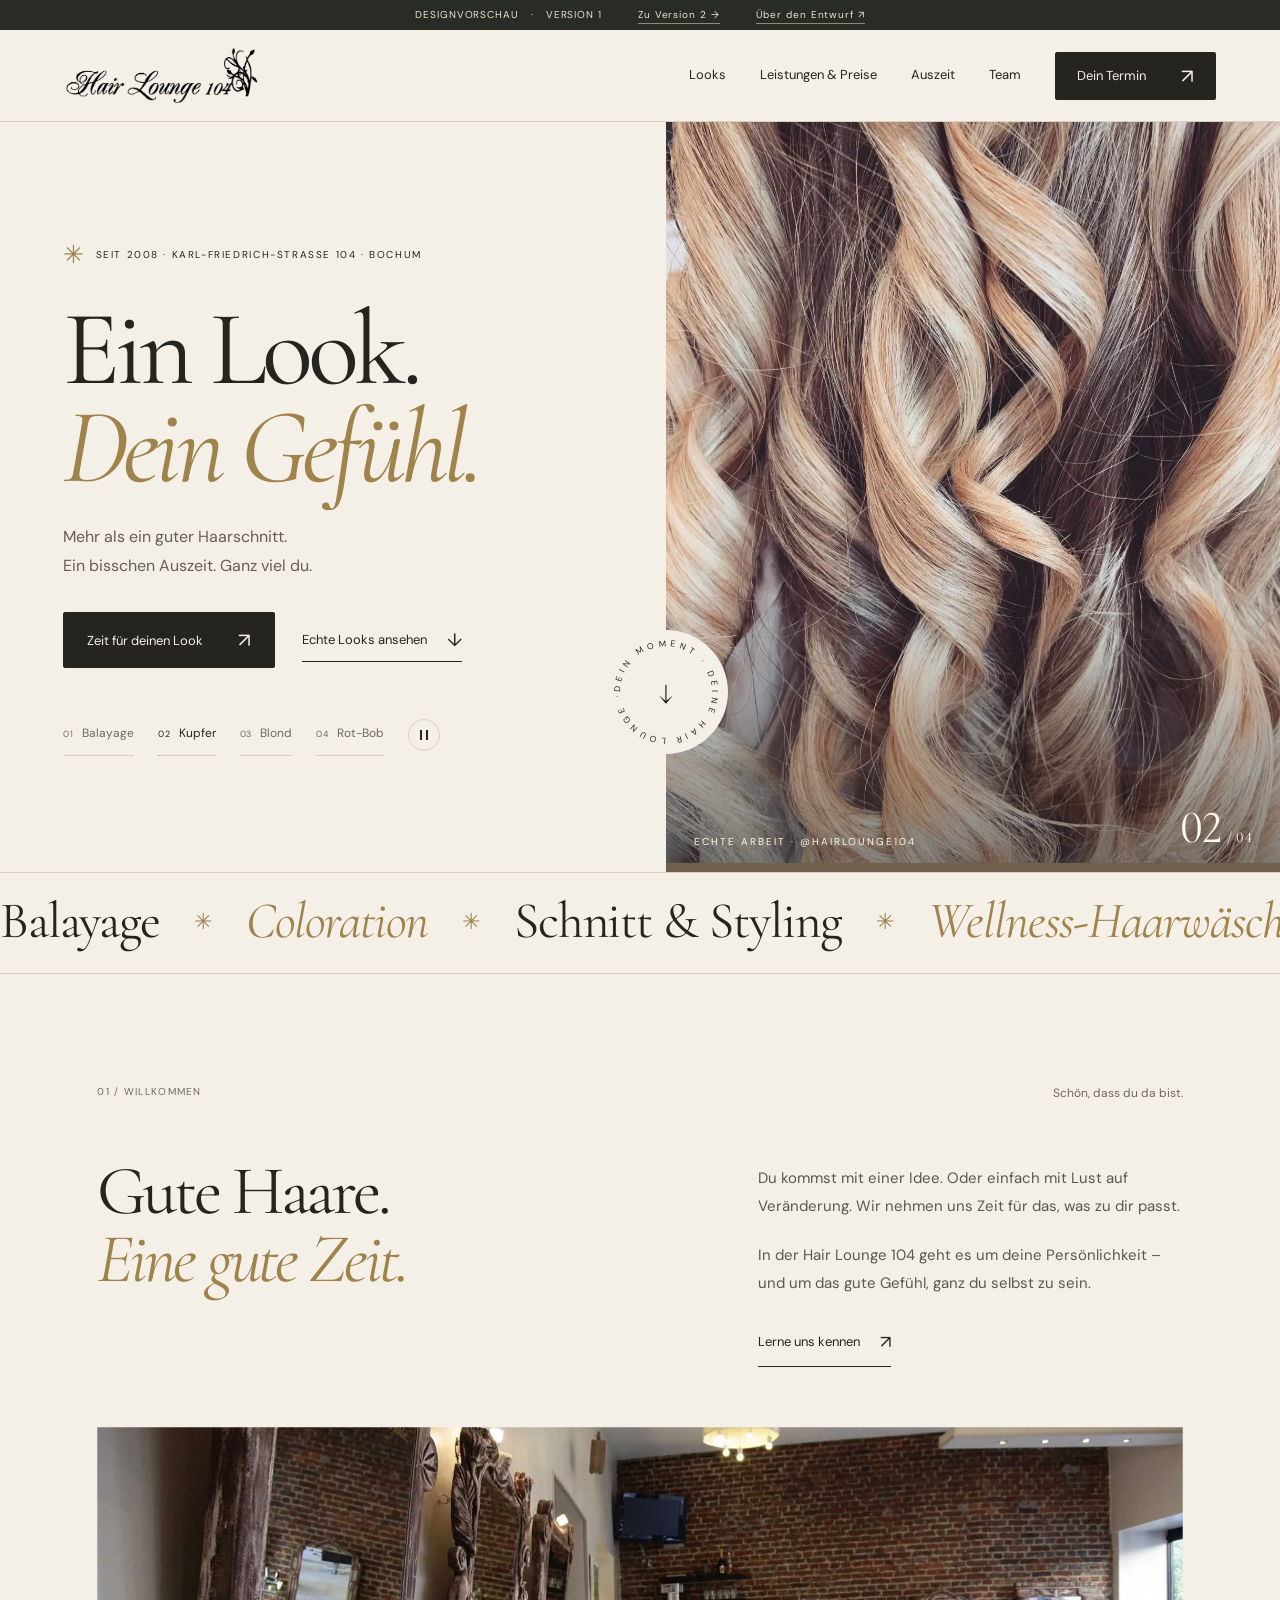
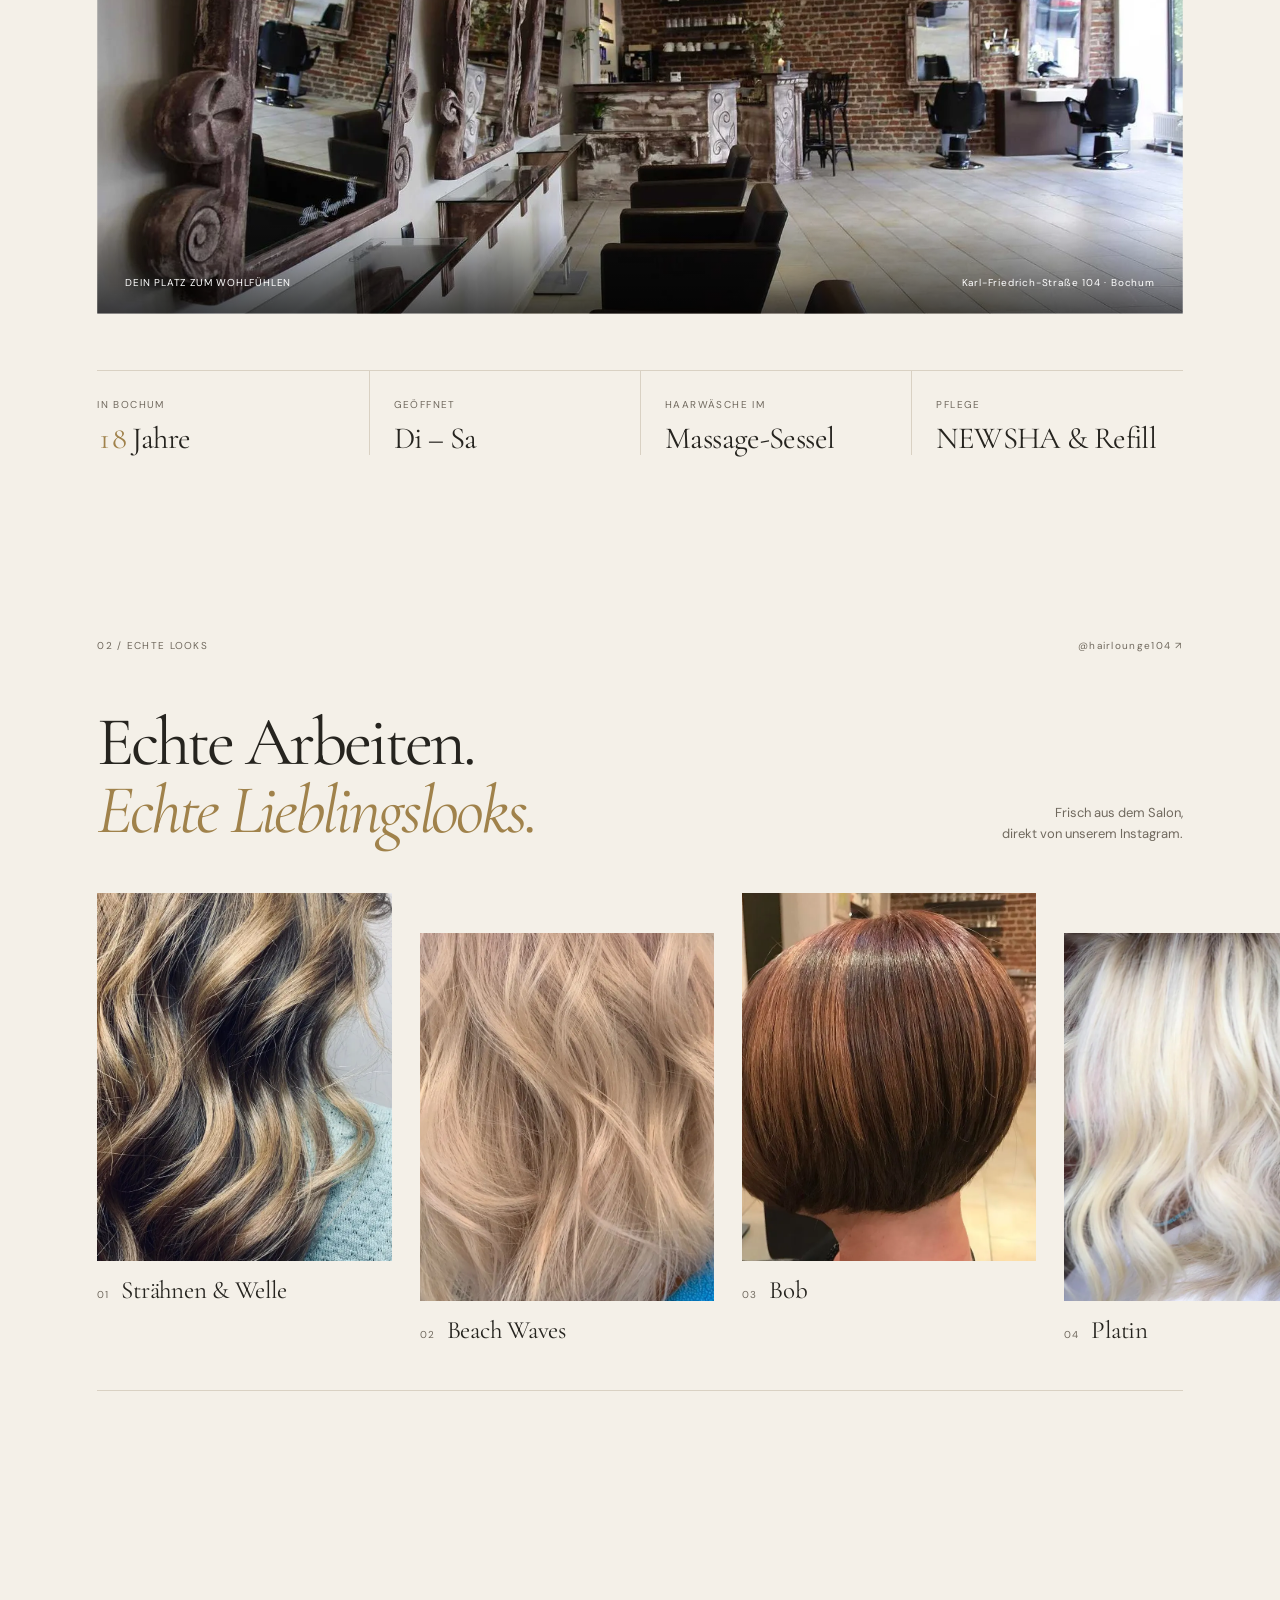
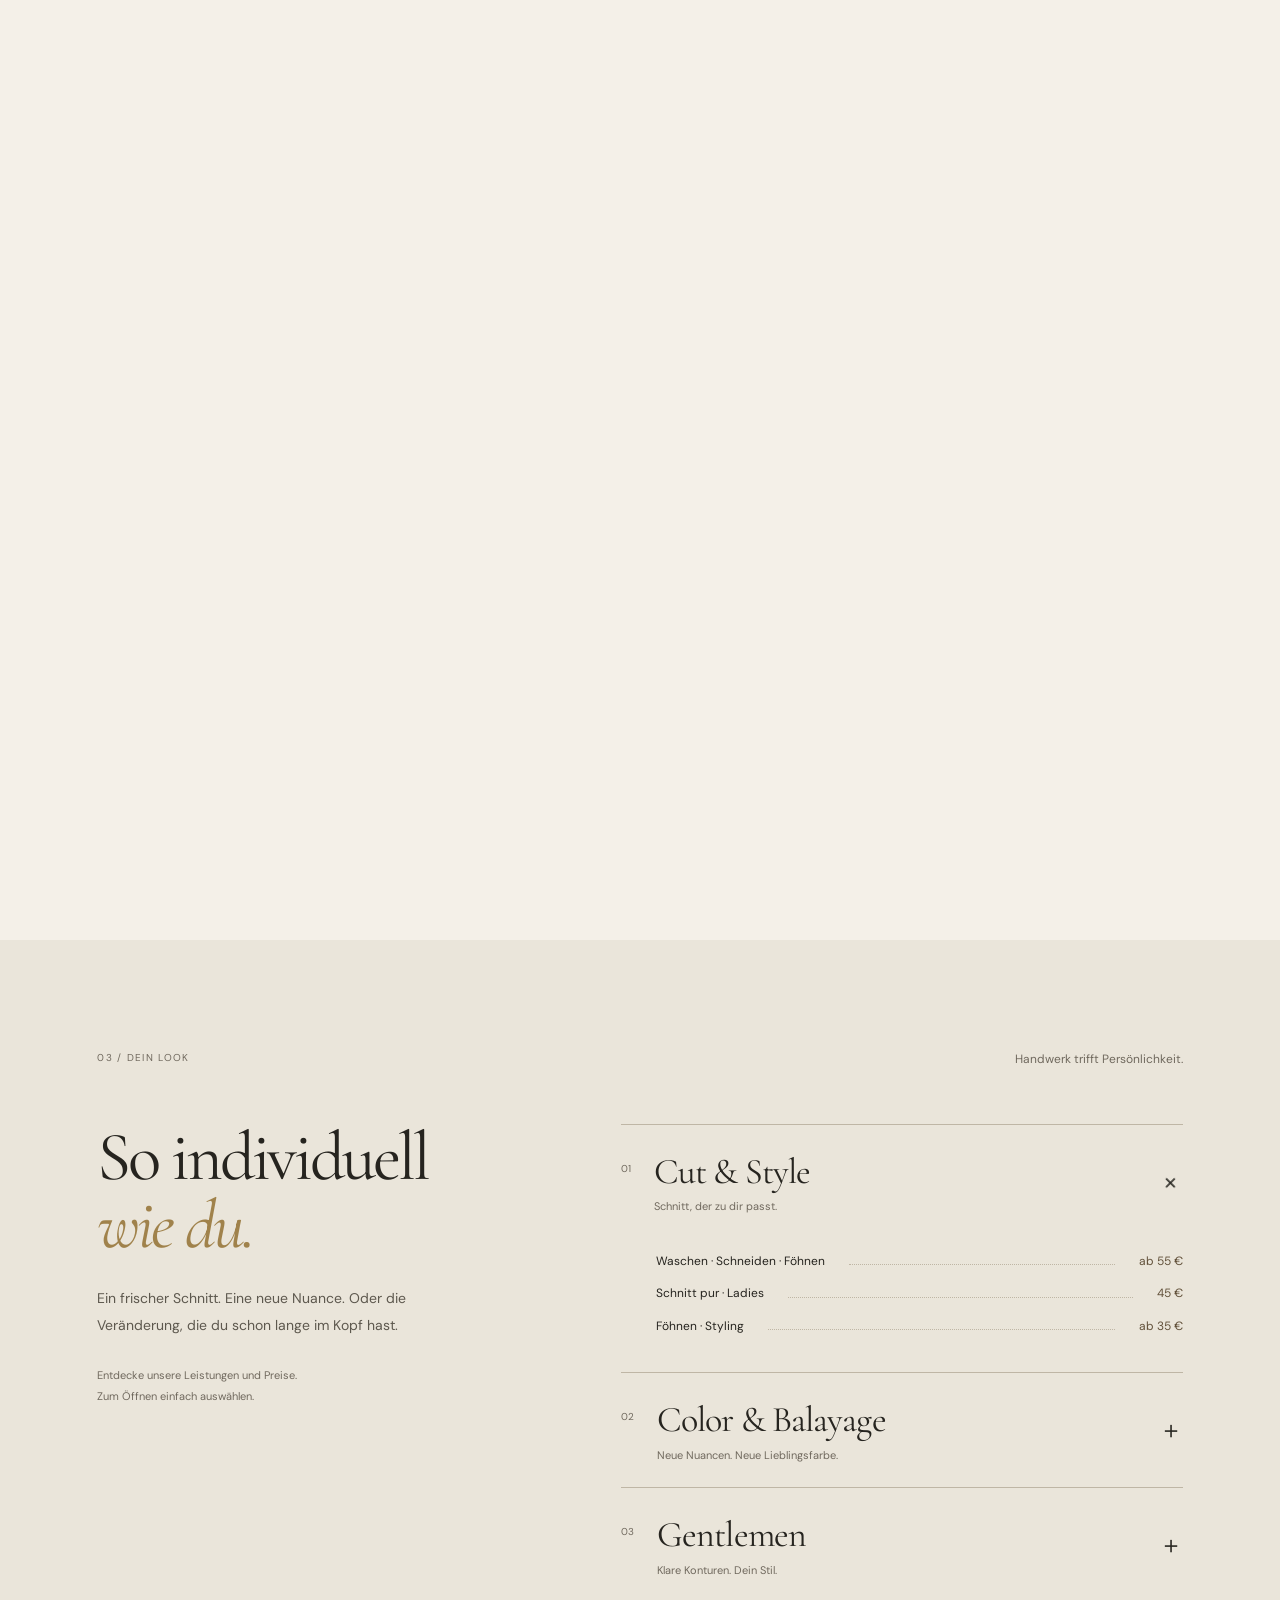
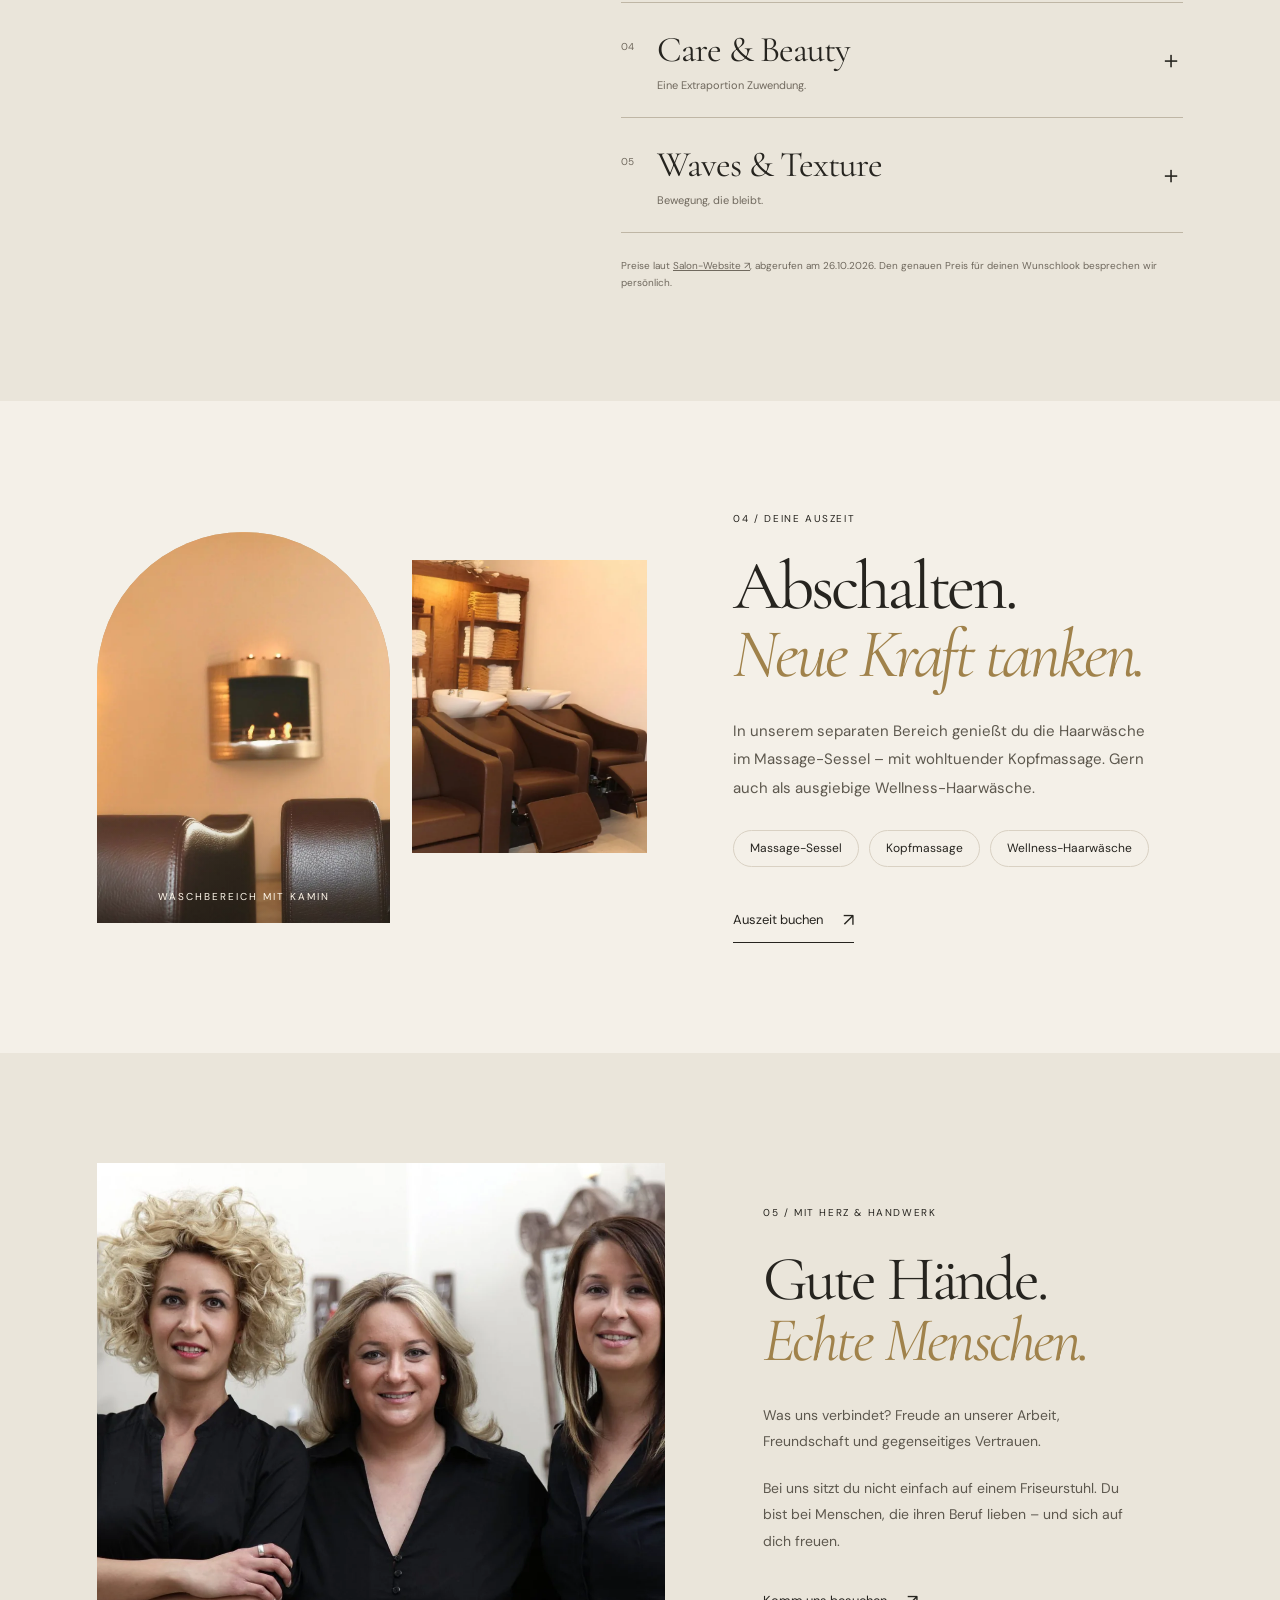
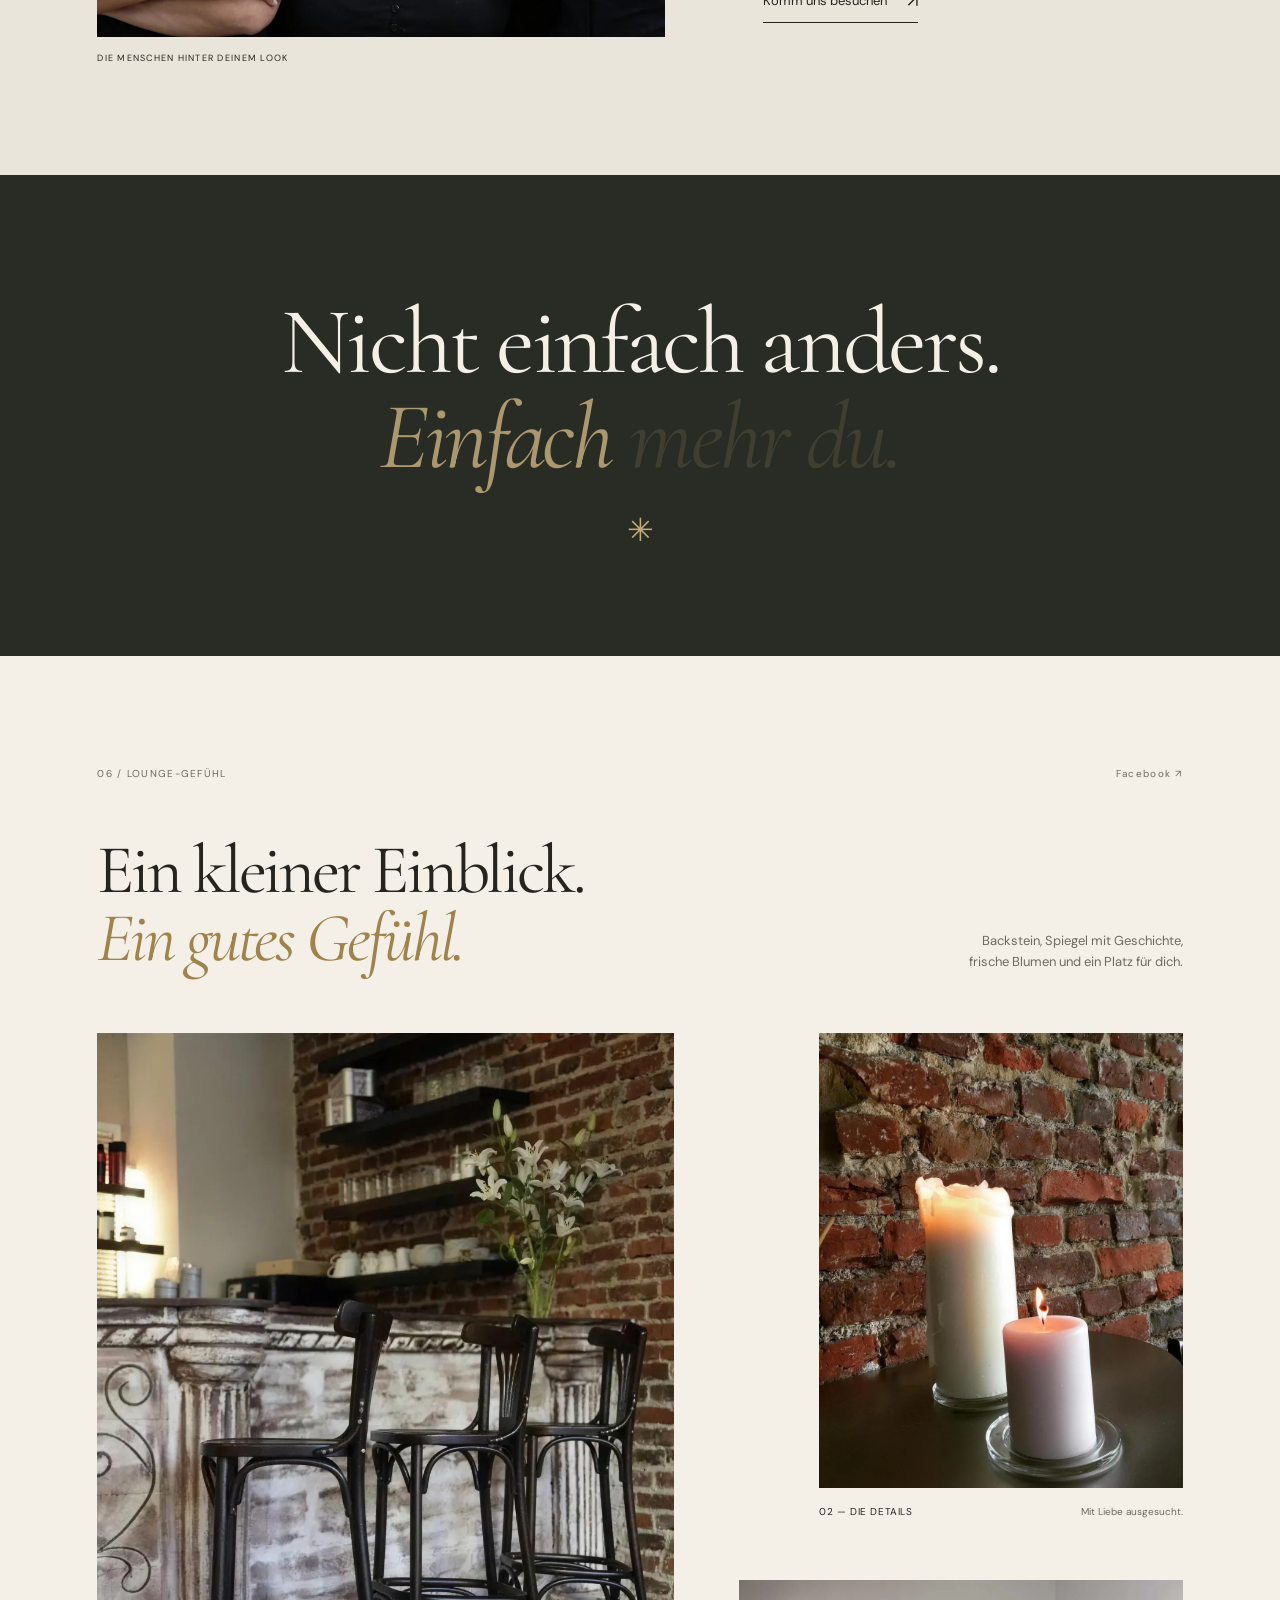
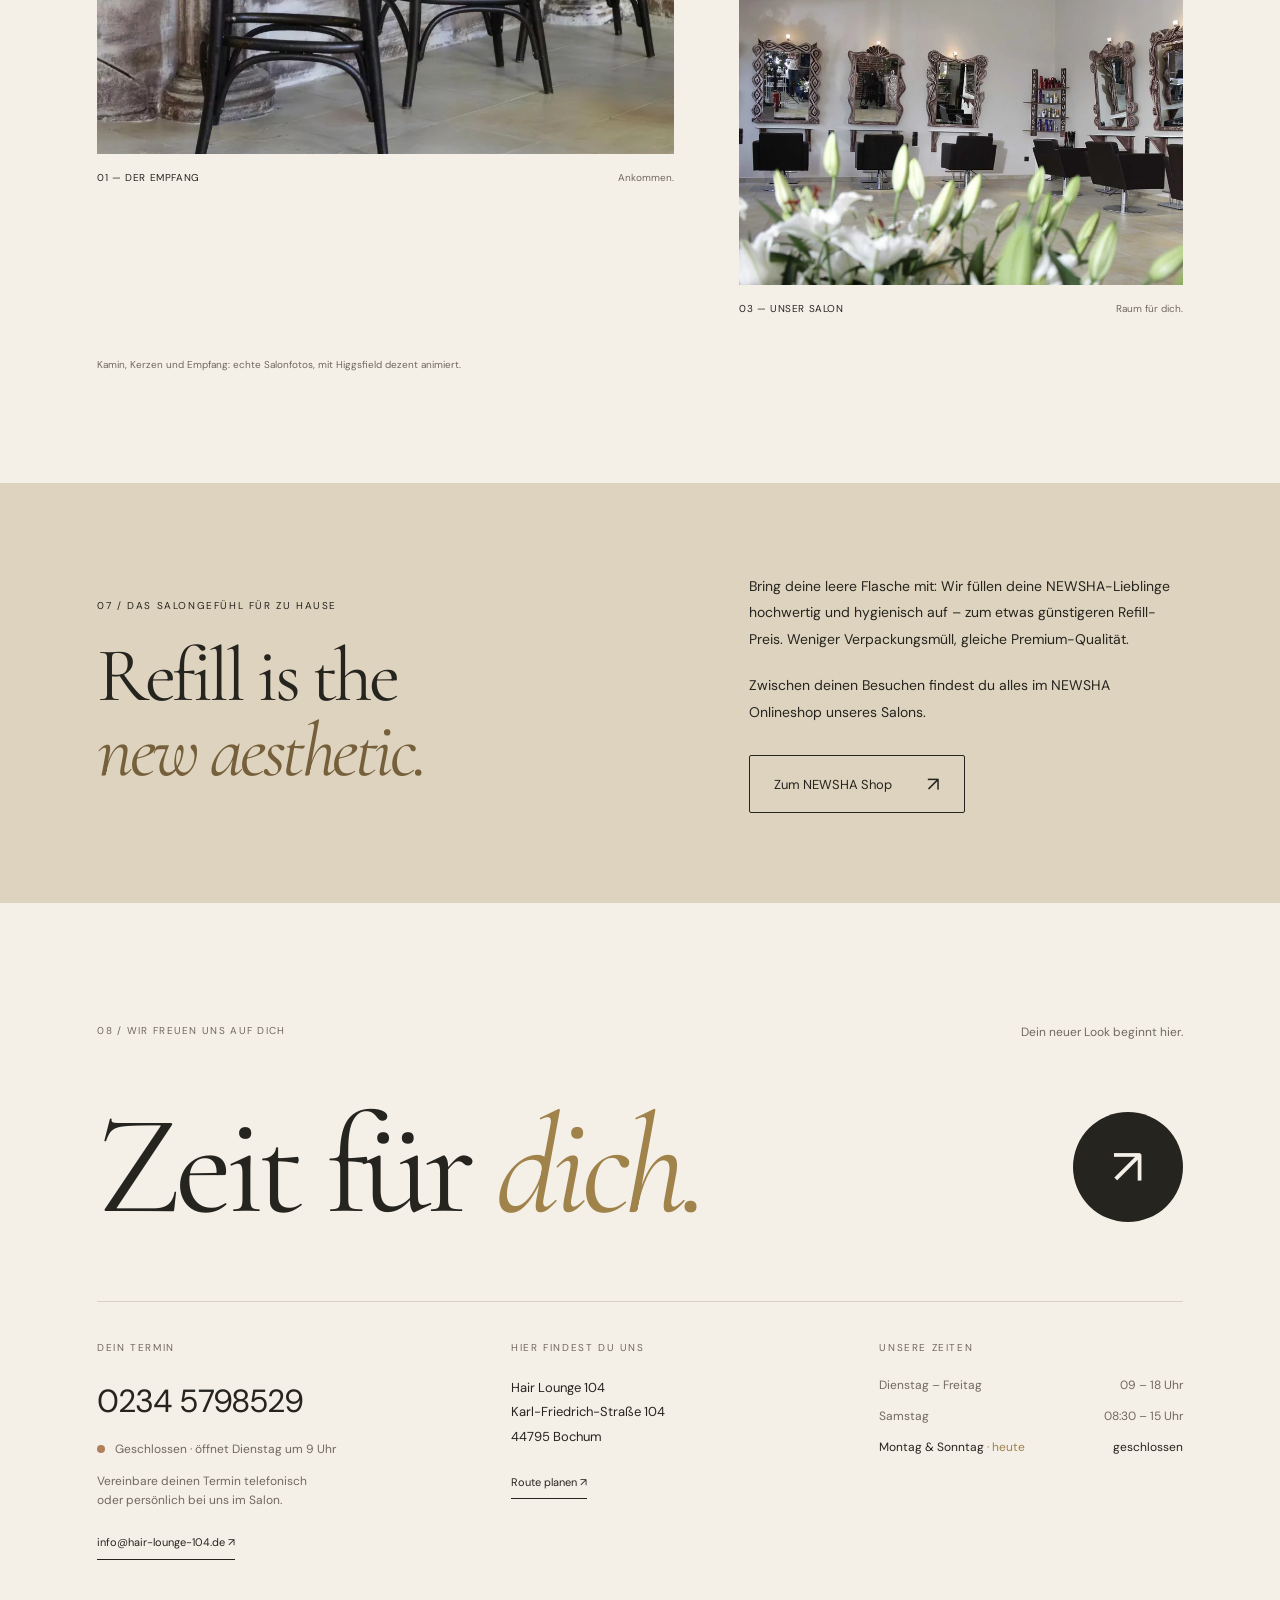
==== v1/index.html @ 19e1f85c "Serve both drafts as /v1/ and /v2/ with a chooser page Version 1 restores the detailed light design " ====
<!doctype html>
<html lang="de" class="no-js">
<head>
<meta charset="utf-8"><meta name="viewport" content="width=device-width,initial-scale=1">
<title>Hair Lounge 104 — Dein Look. Dein Gefühl. | Designvorschau Version 1</title>
<meta name="description" content="Hair Lounge 104 in Bochum: Balayage, Coloration, Schnitt und Wellness-Haarwäsche seit 2008. Website-Designvorschau von MakeSimpleIT.">
<meta name="robots" content="noindex,nofollow"><meta name="theme-color" content="#f4f0e8">
<link rel="icon" href="../assets/favicon.svg" type="image/svg+xml">
<link rel="preload" href="../assets/cormorant-garamond-normal.ttf" as="font" type="font/ttf" crossorigin>
<link rel="preload" href="../assets/looks/balayage.webp" as="image">
<link rel="stylesheet" href="../assets/fonts.css"><link rel="stylesheet" href="./styles.css">
<script>document.documentElement.classList.replace('no-js', 'js');</script>
<script src="./script.js" defer></script>
</head>
<body>
<a class="skip-link" href="#main">Zum Inhalt</a>
<div class="preview-bar">DESIGNVORSCHAU <span>·</span> VERSION 1 <a class="version-link" href="../v2/">Zu Version 2 →</a><a href="#entwurf">Über den Entwurf ↗</a></div>
<header class="site-header">
  <a class="brand" href="#home" aria-label="Hair Lounge 104 – Startseite"><img src="../assets/logo.png" alt="Hair Lounge 104" width="500" height="149"></a>
  <button class="menu-toggle" type="button" aria-controls="navigation" aria-expanded="false">Menü <span aria-hidden="true">＋</span></button>
  <nav id="navigation" aria-label="Hauptnavigation">
    <a href="#looks">Looks</a><a href="#leistungen">Leistungen & Preise</a><a href="#auszeit">Auszeit</a><a href="#team">Team</a>
    <a href="#kontakt" class="button button-dark nav-cta">Dein Termin <span aria-hidden="true">↗</span></a>
  </nav>
</header>

<main id="main">
<section class="hero" id="home" aria-labelledby="hero-title">
  <div class="hero-copy">
    <p class="eyebrow intro-item"><span class="small-star" aria-hidden="true">✳</span> SEIT 2008 · KARL-FRIEDRICH-STRASSE 104 · BOCHUM</p>
    <h1 id="hero-title" class="split-title"><span class="line"><span>Ein Look.</span></span><span class="line"><span><em>Dein Gefühl.</em></span></span></h1>
    <p class="hero-description intro-item">Mehr als ein guter Haarschnitt.<br>Ein bisschen Auszeit. Ganz viel du.</p>
    <div class="hero-actions intro-item">
      <a href="#kontakt" class="button button-dark">Zeit für deinen Look <span aria-hidden="true">↗</span></a>
      <a class="text-link" href="#looks">Echte Looks ansehen <span aria-hidden="true">↓</span></a>
    </div>
    <div class="look-index intro-item" role="group" aria-label="Looks im Bild auswählen">
      <button type="button" data-slide="0" aria-pressed="true"><span class="look-num">01</span>Balayage<span class="look-bar" aria-hidden="true"><i></i></span></button>
      <button type="button" data-slide="1" aria-pressed="false"><span class="look-num">02</span>Kupfer<span class="look-bar" aria-hidden="true"><i></i></span></button>
      <button type="button" data-slide="2" aria-pressed="false"><span class="look-num">03</span>Blond<span class="look-bar" aria-hidden="true"><i></i></span></button>
      <button type="button" data-slide="3" aria-pressed="false"><span class="look-num">04</span>Rot-Bob<span class="look-bar" aria-hidden="true"><i></i></span></button>
      <button type="button" class="look-pause" aria-pressed="false" aria-label="Bildwechsel pausieren"><span aria-hidden="true"></span></button>
    </div>
  </div>
  <div class="hero-visual" role="group" aria-label="Echte Arbeiten aus der Hair Lounge 104">
    <figure class="slide is-active"><img src="../assets/looks/balayage.webp" alt="Blonde Balayage mit weichen Locken, Nahaufnahme aus dem Salon" width="1440" height="1800" fetchpriority="high"></figure>
    <figure class="slide"><img src="../assets/looks/kupfer.webp" alt="Kupferrote Locken vor der Backsteinwand des Salons" width="1200" height="1500" decoding="async"></figure>
    <figure class="slide"><img src="../assets/looks/blond.webp" alt="Lange, strahlend blonde Wellen von hinten" width="1200" height="1500" decoding="async"></figure>
    <figure class="slide"><img src="../assets/looks/rotbob.webp" alt="Glatter, kupferroter Bob von der Seite" width="1200" height="1500" decoding="async"></figure>
    <div class="hero-caption"><span>ECHTE ARBEIT · @HAIRLOUNGE104</span><span class="slide-count"><b>01</b> / 04</span></div>
  </div>
  <a class="hero-stamp" href="#looks" aria-label="Zu den Looks"><svg viewBox="0 0 130 130" aria-hidden="true"><defs><path id="circle" d="M65,65m-48,0a48,48 0 1,1 96,0a48,48 0 1,1 -96,0"/></defs><text><textPath href="#circle" textLength="300">DEIN MOMENT · DEINE HAIR LOUNGE · </textPath></text></svg><span aria-hidden="true">↓</span></a>
</section>

<div class="marquee" role="region" aria-label="Unsere Leistungen">
  <ul class="visually-hidden"><li>Balayage</li><li>Coloration</li><li>Schnitt & Styling</li><li>Wellness-Haarwäsche</li><li>Gentlemen</li><li>NEWSHA Pflege & Refill</li></ul>
  <div class="marquee-track" aria-hidden="true">
    <div class="marquee-group"><span>Balayage</span><i>✳</i><span><em>Coloration</em></span><i>✳</i><span>Schnitt & Styling</span><i>✳</i><span><em>Wellness-Haarwäsche</em></span><i>✳</i><span>Gentlemen</span><i>✳</i><span><em>NEWSHA Refill</em></span><i>✳</i></div>
    <div class="marquee-group"><span>Balayage</span><i>✳</i><span><em>Coloration</em></span><i>✳</i><span>Schnitt & Styling</span><i>✳</i><span><em>Wellness-Haarwäsche</em></span><i>✳</i><span>Gentlemen</span><i>✳</i><span><em>NEWSHA Refill</em></span><i>✳</i></div>
  </div>
</div>

<section class="intro section-pad" id="salon" aria-labelledby="intro-title">
  <div class="section-kicker reveal"><span>01 / WILLKOMMEN</span><span>Schön, dass du da bist.</span></div>
  <div class="intro-grid">
    <h2 class="reveal" id="intro-title">Gute Haare.<br><em>Eine gute Zeit.</em></h2>
    <div class="intro-text reveal">
      <p>Du kommst mit einer Idee. Oder einfach mit Lust auf Veränderung. Wir nehmen uns Zeit für das, was zu dir passt.</p>
      <p>In der Hair Lounge 104 geht es um deine Persönlichkeit – und um das gute Gefühl, ganz du selbst zu sein.</p>
      <a class="text-link" href="#team">Lerne uns kennen <span aria-hidden="true">↗</span></a>
    </div>
  </div>
  <div class="salon-photo reveal-clip parallax">
    <img src="../assets/salon-wide.webp" alt="Der Salon mit Stylingplätzen, verzierten Spiegeln und Backsteinwand" width="1600" height="900" loading="lazy" data-speed="0.1">
    <div class="photo-label"><span>DEIN PLATZ ZUM WOHLFÜHLEN</span><span>Karl-Friedrich-Straße 104 · Bochum</span></div>
  </div>
  <dl class="facts">
    <div class="reveal"><dt>In Bochum</dt><dd><span class="count" data-since="2008-01-21">18</span> Jahre</dd></div>
    <div class="reveal" style="--d:80ms"><dt>Geöffnet</dt><dd>Di – Sa</dd></div>
    <div class="reveal" style="--d:160ms"><dt>Haarwäsche im</dt><dd>Massage-Sessel</dd></div>
    <div class="reveal" style="--d:240ms"><dt>Pflege</dt><dd>NEWSHA & Refill</dd></div>
  </dl>
</section>

<section class="looks" id="looks" aria-labelledby="looks-title">
  <div class="looks-pin">
    <div class="looks-head">
      <div class="section-kicker reveal"><span>02 / ECHTE LOOKS</span><a href="https://www.instagram.com/hairlounge104/?hl=de" target="_blank" rel="noopener noreferrer">@hairlounge104 ↗</a></div>
      <div class="looks-title-row">
        <h2 class="reveal" id="looks-title">Echte Arbeiten.<br><em>Echte Lieblingslooks.</em></h2>
        <p class="reveal">Frisch aus dem Salon,<br>direkt von unserem Instagram.</p>
      </div>
    </div>
    <div class="looks-track" tabindex="0" role="region" aria-label="Galerie mit Looks, seitlich scrollbar">
      <figure class="look-card"><div class="look-img"><img src="../assets/looks/straehnen.webp" alt="Dunkelblonde Wellen mit hellen Strähnen" width="900" height="1125" loading="lazy"></div><figcaption><span>01</span>Strähnen & Welle</figcaption></figure>
      <figure class="look-card"><div class="look-img"><img src="../assets/looks/beach-waves.webp" alt="Helle Beach Waves in Nahaufnahme" width="900" height="1125" loading="lazy"></div><figcaption><span>02</span>Beach Waves</figcaption></figure>
      <figure class="look-card"><div class="look-img"><img src="../assets/looks/bob.webp" alt="Brauner Bob mit Glanz von hinten" width="900" height="1125" loading="lazy"></div><figcaption><span>03</span>Bob</figcaption></figure>
      <figure class="look-card"><div class="look-img"><img src="../assets/looks/platin.webp" alt="Platinblonde Wellen vor Backsteinwand" width="900" height="1125" loading="lazy"></div><figcaption><span>04</span>Platin</figcaption></figure>
      <figure class="look-card"><div class="look-img"><img src="../assets/looks/kupferbraun.webp" alt="Kupferbraune Locken von hinten" width="900" height="1125" loading="lazy"></div><figcaption><span>05</span>Kupferbraun</figcaption></figure>
      <figure class="look-card"><div class="look-img"><img src="../assets/looks/locken.webp" alt="Definierte Naturlocken nach dem Styling" width="900" height="1125" loading="lazy"></div><figcaption><span>06</span>Locken</figcaption></figure>
      <figure class="look-card"><div class="look-img"><img src="../assets/looks/pastell.webp" alt="Glattes, pastellblondes Haar von hinten" width="900" height="1125" loading="lazy"></div><figcaption><span>07</span>Pastellblond</figcaption></figure>
      <figure class="look-card"><div class="look-img"><img src="../assets/looks/ombre.webp" alt="Ombré mit weichem Übergang zu Blond, im Salon" width="900" height="1125" loading="lazy"></div><figcaption><span>08</span>Ombré</figcaption></figure>
      <figure class="look-card"><div class="look-img"><img src="../assets/looks/blond-balayage.webp" alt="Blonde Balayage mit dunklerem Ansatz" width="900" height="1125" loading="lazy"></div><figcaption><span>09</span>Blond Balayage</figcaption></figure>
      <a class="look-card look-more" href="https://www.instagram.com/hairlounge104/?hl=de" target="_blank" rel="noopener noreferrer"><span>Mehr Looks<br><em>auf Instagram</em></span><span class="look-more-arrow" aria-hidden="true">↗</span></a>
    </div>
    <div class="looks-progress" aria-hidden="true"><span></span></div>
  </div>
</section>

<section class="services section-pad" id="leistungen" aria-labelledby="services-title">
  <div class="section-kicker reveal"><span>03 / DEIN LOOK</span><span>Handwerk trifft Persönlichkeit.</span></div>
  <div class="services-grid">
    <div class="services-heading reveal">
      <h2 id="services-title">So individuell<br><em>wie du.</em></h2>
      <p>Ein frischer Schnitt. Eine neue Nuance. Oder die Veränderung, die du schon lange im Kopf hast.</p>
      <p class="small-text">Entdecke unsere Leistungen und Preise.<br>Zum Öffnen einfach auswählen.</p>
    </div>
    <div class="price-list reveal">
      <details open data-preview="../assets/looks/bob.webp"><summary><span class="service-number">01</span><span class="service-name">Cut & Style<small>Schnitt, der zu dir passt.</small></span><span class="service-plus" aria-hidden="true">＋</span></summary><div class="price-content"><dl><div><dt>Waschen · Schneiden · Föhnen</dt><dd>ab 55 €</dd></div><div><dt>Schnitt pur · Ladies</dt><dd>45 €</dd></div><div><dt>Föhnen · Styling</dt><dd>ab 35 €</dd></div></dl></div></details>
      <details data-preview="../assets/looks/balayage.webp"><summary><span class="service-number">02</span><span class="service-name">Color & Balayage<small>Neue Nuancen. Neue Lieblingsfarbe.</small></span><span class="service-plus" aria-hidden="true">＋</span></summary><div class="price-content"><dl><div><dt>Ansatzcoloration</dt><dd>ab 50 €</dd></div><div><dt>Globalcoloration</dt><dd>ab 85 €</dd></div><div><dt>Strähnen Oberkopf</dt><dd>ab 89 €</dd></div><div><dt>Ansatzsträhnen komplett</dt><dd>ab 110 €</dd></div><div><dt>Neusträhnen komplett</dt><dd>ab 150 €</dd></div><div><dt>Glossing</dt><dd>ab 55 €</dd></div><div><dt>Balayage · neu oder Auffrischung</dt><dd>auf Anfrage</dd></div></dl></div></details>
      <details data-preview="../assets/salon/raum.webp"><summary><span class="service-number">03</span><span class="service-name">Gentlemen<small>Klare Konturen. Dein Stil.</small></span><span class="service-plus" aria-hidden="true">＋</span></summary><div class="price-content"><dl><div><dt>Waschen · Schneiden · Styling · Kopfmassage</dt><dd>35 €</dd></div><div><dt>Schnitt pur</dt><dd>31 €</dd></div><div><dt>Konturenschneiden</dt><dd>18 €</dd></div><div><dt>Maschinenhaarschnitt</dt><dd>19 €</dd></div><div><dt>Bartstutzen</dt><dd>ab 15 €</dd></div><div><dt>Herrentönung</dt><dd>ab 50 €</dd></div><div><dt>Kinderhaarschnitt</dt><dd>ab 27 €</dd></div></dl></div></details>
      <details data-preview="../assets/salon/wellness.webp"><summary><span class="service-number">04</span><span class="service-name">Care & Beauty<small>Eine Extraportion Zuwendung.</small></span><span class="service-plus" aria-hidden="true">＋</span></summary><div class="price-content"><dl><div><dt>Haarkur</dt><dd>12 €</dd></div><div><dt>Intensivmaske</dt><dd>15 €</dd></div><div><dt>Rescue System</dt><dd>ab 45 €</dd></div><div><dt>Augenbrauen färben</dt><dd>12 €</dd></div><div><dt>Augenbrauen zupfen</dt><dd>15 €</dd></div><div><dt>Wimpern färben</dt><dd>15 €</dd></div></dl></div></details>
      <details data-preview="../assets/looks/locken.webp"><summary><span class="service-number">05</span><span class="service-name">Waves & Texture<small>Bewegung, die bleibt.</small></span><span class="service-plus" aria-hidden="true">＋</span></summary><div class="price-content"><dl><div><dt>Dauerwelle</dt><dd>ab 65 €</dd></div><div><dt>Papilottenwelle</dt><dd>ab 75 €</dd></div></dl></div></details>
      <p class="price-source">Preise laut <a href="https://www.hair-lounge-104.de/preise/" target="_blank" rel="noopener noreferrer">Salon-Website ↗</a>, abgerufen am 26.10.2026. Den genauen Preis für deinen Wunschlook besprechen wir persönlich.</p>
    </div>
  </div>
  <div class="service-preview" aria-hidden="true"><img src="../assets/looks/bob.webp" alt="" width="900" height="1125" loading="lazy"></div>
</section>

<section class="wellness section-pad" id="auszeit" aria-labelledby="wellness-title">
  <div class="wellness-media">
    <figure class="arch reveal-clip">
      <video class="loop" muted loop playsinline preload="none" poster="../assets/salon/kamin.webp" data-src="../assets/loops/kamin.mp4" aria-label="Waschbereich mit Kamin und Ledersesseln, das Feuer flackert"></video>
      <figcaption>Waschbereich mit Kamin</figcaption>
    </figure>
    <figure class="wellness-photo reveal-clip parallax" style="--d:120ms"><img src="../assets/salon/wellness.webp" alt="Separater Waschbereich mit drei braunen Massage-Sesseln und Handtuchregal" width="1000" height="964" loading="lazy" data-speed="0.08"></figure>
  </div>
  <div class="wellness-copy">
    <p class="eyebrow reveal">04 / DEINE AUSZEIT</p>
    <h2 class="reveal" id="wellness-title">Abschalten.<br><em>Neue Kraft tanken.</em></h2>
    <p class="reveal">In unserem separaten Bereich genießt du die Haarwäsche im Massage-Sessel – mit wohltuender Kopfmassage. Gern auch als ausgiebige Wellness-Haarwäsche.</p>
    <ul class="ticks reveal"><li>Massage-Sessel</li><li>Kopfmassage</li><li>Wellness-Haarwäsche</li></ul>
    <a class="text-link reveal" href="#kontakt">Auszeit buchen <span aria-hidden="true">↗</span></a>
  </div>
</section>

<section class="team section-pad" id="team" aria-labelledby="team-title">
  <figure class="team-image"><div class="media reveal-clip parallax"><img src="../assets/team.webp" alt="Das Team der Hair Lounge 104 im Salon" width="1600" height="1066" loading="lazy" data-speed="0.06"></div><figcaption class="photo-index">DIE MENSCHEN HINTER DEINEM LOOK</figcaption></figure>
  <div class="team-copy">
    <p class="eyebrow reveal">05 / MIT HERZ & HANDWERK</p>
    <h2 class="reveal" id="team-title">Gute Hände.<br><em>Echte Menschen.</em></h2>
    <p class="reveal">Was uns verbindet? Freude an unserer Arbeit, Freundschaft und gegenseitiges Vertrauen.</p>
    <p class="reveal">Bei uns sitzt du nicht einfach auf einem Friseurstuhl. Du bist bei Menschen, die ihren Beruf lieben – und sich auf dich freuen.</p>
    <a class="text-link reveal" href="#kontakt">Komm uns besuchen <span aria-hidden="true">↗</span></a>
  </div>
</section>

<section class="statement" aria-label="Unser Anspruch"><p class="words">Nicht einfach anders.<br><em>Einfach mehr du.</em></p><span class="statement-star" aria-hidden="true">✳</span></section>

<section class="lounge section-pad" aria-labelledby="lounge-title">
  <div class="section-kicker reveal"><span>06 / LOUNGE-GEFÜHL</span><a href="https://www.facebook.com/hairlounge104/?locale=de_DE" target="_blank" rel="noopener noreferrer">Facebook ↗</a></div>
  <div class="lounge-heading">
    <h2 class="reveal" id="lounge-title">Ein kleiner Einblick.<br><em>Ein gutes Gefühl.</em></h2>
    <p class="reveal">Backstein, Spiegel mit Geschichte,<br>frische Blumen und ein Platz für dich.</p>
  </div>
  <div class="lounge-grid">
    <figure class="lounge-a"><div class="media reveal-clip"><video class="loop" muted loop playsinline preload="none" poster="../assets/salon/bar.webp" data-src="../assets/loops/bar.mp4" aria-label="Empfangstheke mit Barhockern, Backsteinwand und Lilien"></video></div><figcaption><span>01 — DER EMPFANG</span><span>Ankommen.</span></figcaption></figure>
    <figure class="lounge-b"><div class="media reveal-clip" style="--d:100ms"><video class="loop" muted loop playsinline preload="none" poster="../assets/salon/kerzen.webp" data-src="../assets/loops/kerzen.mp4" aria-label="Zwei brennende Kerzen vor der Backsteinwand"></video></div><figcaption><span>02 — DIE DETAILS</span><span>Mit Liebe ausgesucht.</span></figcaption></figure>
    <figure class="lounge-c"><div class="media reveal-clip parallax" style="--d:160ms"><img src="../assets/lounge.webp" alt="Salon mit verzierten Spiegeln und Lilien im Vordergrund" width="1200" height="675" loading="lazy" data-speed="0.07"></div><figcaption><span>03 — UNSER SALON</span><span>Raum für dich.</span></figcaption></figure>
  </div>
  <p class="loop-note">Kamin, Kerzen und Empfang: echte Salonfotos, mit Higgsfield dezent animiert.</p>
</section>

<section class="shop section-pad" aria-labelledby="shop-title">
  <div class="shop-quote reveal"><p class="eyebrow">07 / DAS SALONGEFÜHL FÜR ZU HAUSE</p><h2 id="shop-title">Refill is the<br><em>new aesthetic.</em></h2></div>
  <div class="shop-copy reveal">
    <p>Bring deine leere Flasche mit: Wir füllen deine NEWSHA-Lieblinge hochwertig und hygienisch auf – zum etwas günstigeren Refill-Preis. Weniger Verpackungsmüll, gleiche Premium-Qualität.</p>
    <p>Zwischen deinen Besuchen findest du alles im NEWSHA Onlineshop unseres Salons.</p>
    <a class="button button-outline" href="https://www.newsha.de/shoppartner/13081" target="_blank" rel="noopener noreferrer">Zum NEWSHA Shop <span aria-hidden="true">↗</span></a>
  </div>
</section>

<section class="contact section-pad" id="kontakt" aria-labelledby="contact-title">
  <div class="section-kicker reveal"><span>08 / WIR FREUEN UNS AUF DICH</span><span>Dein neuer Look beginnt hier.</span></div>
  <div class="contact-heading">
    <h2 id="contact-title" class="split-title reveal-lines"><span class="line"><span>Zeit für <em>dich.</em></span></span></h2>
    <a class="contact-circle magnetic" href="tel:+492345798529" aria-label="Salon anrufen: 0234 5798529"><span aria-hidden="true">↗</span></a>
  </div>
  <div class="contact-grid reveal">
    <div class="contact-primary">
      <p class="eyebrow">DEIN TERMIN</p>
      <a class="phone" href="tel:+492345798529">0234 5798529</a>
      <p class="open-status" hidden><span class="status-dot" aria-hidden="true"></span><span class="status-text"></span></p>
      <p>Vereinbare deinen Termin telefonisch<br>oder persönlich bei uns im Salon.</p>
      <a class="text-link" href="mailto:info@hair-lounge-104.de">info@hair-lounge-104.de ↗</a>
    </div>
    <div>
      <p class="eyebrow">HIER FINDEST DU UNS</p>
      <address>Hair Lounge 104<br>Karl-Friedrich-Straße 104<br>44795 Bochum</address>
      <a class="text-link" href="https://www.google.com/maps/search/?api=1&query=Hair+Lounge+104+Karl-Friedrich-Stra%C3%9Fe+104+44795+Bochum" target="_blank" rel="noopener noreferrer">Route planen ↗</a>
    </div>
    <div>
      <p class="eyebrow">UNSERE ZEITEN</p>
      <dl class="hours">
        <div data-days="2,3,4,5"><dt>Dienstag – Freitag</dt><dd>09 – 18 Uhr</dd></div>
        <div data-days="6"><dt>Samstag</dt><dd>08:30 – 15 Uhr</dd></div>
        <div data-days="0,1"><dt>Montag & Sonntag</dt><dd>geschlossen</dd></div>
      </dl>
    </div>
  </div>
</section>
</main>

<footer class="footer">
  <div class="footer-top"><a href="#home" class="footer-wordmark"><span>Hair Lounge <em>104</em></span></a><a class="back-top" href="#home">Zurück nach oben ↑</a></div>
  <div class="footer-bottom">
    <span>MIT LIEBE ZUM HAAR. IN BOCHUM. SEIT 2008.</span>
    <div><a href="https://www.instagram.com/hairlounge104/?hl=de" target="_blank" rel="noopener noreferrer">Instagram ↗</a><a href="https://www.facebook.com/hairlounge104/?locale=de_DE" target="_blank" rel="noopener noreferrer">Facebook ↗</a><a href="https://www.hair-lounge-104.de/impressum/" target="_blank" rel="noopener noreferrer">Salon-Impressum ↗</a><a href="#entwurf">Hinweise zum Entwurf</a><a href="#datenschutz">Datenschutz</a></div>
    <span>Design by <a href="https://makesimpleit.de" target="_blank" rel="noopener noreferrer">MakeSimpleIT ↗</a></span>
  </div>
  <details class="draft-info" id="entwurf"><summary>Über diese Designvorschau</summary><p>Unabhängiger Website-Entwurf von MakeSimpleIT für Hair Lounge 104. Dies ist eine Vorschau und nicht die offizielle Website des Salons. Anruf-, E-Mail-, Shop- und Social-Media-Links führen zu den echten Angeboten des Salons.</p><p>Alle Fotos sind echte Aufnahmen der Hair Lounge 104: Logo, Team- und Salonfotos von <a href="https://www.hair-lounge-104.de/">hair-lounge-104.de</a>, Looks und weitere Salonbilder vom Instagram-Profil <a href="https://www.instagram.com/hairlounge104/">@hairlounge104</a>. Die Looks zeigen bewusst keine Gesichter. Einzelne Fotos wurden mit Higgsfield hochskaliert; Kamin, Kerzen und Empfang sind echte Fotos, die mit Higgsfield dezent animiert wurden. Texte sind Gestaltungsvorschläge; Leistungen, Preise, Kontaktdaten und Salon-Angebote stammen von der offiziellen Website und dem Instagram-Profil, abgerufen am 26.10.2026. Der Öffnungsstatus folgt den regulären Öffnungszeiten, ohne Feiertage und Urlaub.</p></details>
  <details class="draft-info" id="datenschutz"><summary>Datenschutz dieser Vorschau</summary><p>Diese statische Vorschau verwendet keine Analysewerkzeuge, Formulare oder eingebetteten Social-Media-Dienste. Bilder, Videos und Schriften werden lokal mit der Seite ausgeliefert. Beim Aufruf verarbeitet der Hostinganbieter GitHub technische Zugriffsdaten. Informationen dazu findest du in der <a href="https://docs.github.com/de/site-policy/privacy-policies/github-general-privacy-statement" target="_blank" rel="noopener noreferrer">Datenschutzerklärung von GitHub</a>. Externe Angebote werden erst über die jeweiligen Links geöffnet. Kontakt zum Ersteller: <a href="mailto:info@makesimpleit.de">info@makesimpleit.de</a>.</p></details>
</footer>
</body>
</html>
---- assets/fonts.css ----
@font-face {
  font-family: 'Cormorant Garamond';
  font-style: italic;
  font-weight: 400;
  font-display: swap;
  src: url(./cormorant-garamond-italic.ttf) format('truetype');
}
@font-face {
  font-family: 'Cormorant Garamond';
  font-style: normal;
  font-weight: 400;
  font-display: swap;
  src: url(./cormorant-garamond-normal.ttf) format('truetype');
}
@font-face {
  font-family: 'DM Sans';
  font-style: normal;
  font-weight: 400;
  font-display: swap;
  src: url(./dm-sans-normal.ttf) format('truetype');
}
---- v1/styles.css ----
:root {
  --paper: #f4f0e8; --paper-2: #eae5da; --sand: #ded3be; --ink: #26241f; --muted: #70695e;
  --gold: #a0824b; --gold-light: #c3ac7c; --line: #d9d1c3; --dark: #292c25;
  --serif: 'Cormorant Garamond', Georgia, serif; --sans: 'DM Sans', Arial, sans-serif;
  --ease-out: cubic-bezier(.23, 1, .32, 1); --ease-in-out: cubic-bezier(.77, 0, .175, 1);
  --pad-x: 7.6%;
}

/* Base */
*, *::before, *::after { box-sizing: border-box; }
html { scroll-behavior: smooth; scroll-padding-top: 90px; }
body { margin: 0; background: var(--paper); color: var(--ink); font-family: var(--sans); font-size: 16px; line-height: 1.6; overflow-x: clip; }
a { color: inherit; text-decoration: none; }
button { font: inherit; color: inherit; }
img, video { display: block; width: 100%; height: auto; object-fit: cover; }
h1, h2, p, figure, dl, dd { margin: 0; }
h1, h2 { font-family: var(--serif); font-weight: 400; line-height: .98; letter-spacing: -.045em; }
.slide-count, .facts dd, .footer-wordmark, .look-more { font-variant-numeric: lining-nums; }
h2 { font-size: clamp(48px, 5.4vw, 84px); }
em { font-weight: 400; color: var(--gold); }
p + p { margin-top: 20px; }
a, button, summary { -webkit-tap-highlight-color: transparent; }
a:focus-visible, button:focus-visible, summary:focus-visible, .looks-track:focus-visible { outline: 2px solid #aa752f; outline-offset: 6px; }
::selection { background: #d8c8aa; color: var(--ink); }
.visually-hidden { position: absolute; width: 1px; height: 1px; overflow: hidden; clip-path: inset(50%); white-space: nowrap; }
.skip-link { position: fixed; top: 8px; left: 12px; padding: 12px; background: var(--ink); color: #fff; z-index: 300; transform: translateY(-160%); }
.skip-link:focus { transform: none; }

/* Preview bar & header */
.preview-bar { min-height: 30px; display: flex; align-items: center; justify-content: center; gap: 12px; padding: 6px 24px; background: var(--dark); color: #e9e3d7; font-size: 10px; letter-spacing: .09em; }
.preview-bar > a { margin-left: 24px; border-bottom: 1px solid #8a8b7d; }
.site-header { height: 92px; padding: 0 5%; display: flex; align-items: center; justify-content: space-between; background: rgba(244, 240, 232, .94); backdrop-filter: blur(10px); -webkit-backdrop-filter: blur(10px); position: sticky; top: 0; z-index: 40; border-bottom: 1px solid var(--line); transition: transform 450ms var(--ease-out); }
.site-header.is-hidden { transform: translateY(-101%); }
.brand { width: 196px; }
.brand img { filter: brightness(0); }
.site-header nav { display: flex; align-items: center; gap: 34px; font-size: 13px; }
.site-header nav > a:not(.button) { padding: 12px 0; background: linear-gradient(currentColor, currentColor) 0 calc(100% - 8px) / 0 1px no-repeat; transition: background-size 300ms var(--ease-out); }
.menu-toggle { display: none; }

/* Buttons & links */
.button { display: inline-flex; align-items: center; justify-content: center; gap: 35px; min-height: 54px; border-radius: 2px; padding: 16px 24px; font-size: 13px; line-height: 1.2; transition: transform 160ms var(--ease-out), background-color 200ms ease, color 200ms ease; }
.button span { font-size: 20px; transition: transform 200ms var(--ease-out); }
.button-dark { color: var(--paper); background: var(--ink); }
.button-outline { border: 1px solid var(--ink); background: transparent; }
.button:active { transform: scale(.97); }
.nav-cta { min-height: 46px; padding: 12px 22px; }
.text-link { display: inline-flex; gap: 20px; align-items: center; font-size: 13px; padding: 7px 0; border-bottom: 1px solid currentColor; width: fit-content; }
.text-link span { font-size: 18px; transition: transform 200ms var(--ease-out); }
.eyebrow { font-size: 10px; letter-spacing: .16em; line-height: 1.6; font-weight: 400; }

/* Hero */
.hero { position: relative; display: grid; grid-template-columns: 52% 48%; max-width: 1800px; margin: auto; }
.hero-copy { padding: 58px 4% 54px 9.45%; position: relative; z-index: 2; display: flex; flex-direction: column; justify-content: center; }
.hero .eyebrow { display: flex; align-items: center; gap: 10px; }
.small-star { font-size: 25px; color: var(--gold); line-height: 1; }
.hero h1 { font-size: clamp(85px, 8.3vw, 148px); margin: 34px -90px 26px 0; line-height: .92; position: relative; z-index: 3; }
.split-title .line { display: block; overflow: hidden; padding: 0 .14em .12em 0; margin-bottom: -.12em; }
.split-title .line > span { display: block; }
.hero h1 em { white-space: nowrap; }
.hero-description { font-size: 16px; color: #655e53; line-height: 1.8; }
.hero-actions { display: flex; gap: 27px; align-items: center; margin-top: 32px; }
.look-index { display: flex; flex-wrap: wrap; align-items: center; gap: 4px 24px; margin-top: 46px; max-width: 540px; }
.look-index button { position: relative; display: flex; align-items: baseline; gap: 8px; padding: 10px 0 12px; border: 0; background: none; color: var(--muted); font-size: 12px; cursor: pointer; transition: color 200ms ease; }
.look-index button[aria-pressed="true"] { color: var(--ink); }
.look-num { font-size: 9px; letter-spacing: .1em; }
.look-bar { position: absolute; left: 0; right: 0; bottom: 0; height: 1px; background: var(--line); overflow: hidden; }
.look-bar i { position: absolute; inset: 0; background: var(--gold); transform: scaleX(0); transform-origin: left; }
[aria-pressed="true"] > .look-bar i { transform: scaleX(1); }
.js .look-index.is-playing [aria-pressed="true"] > .look-bar i { transform: scaleX(0); }
.look-index .look-pause { width: 32px; height: 32px; padding: 0; border: 1px solid var(--line); border-radius: 50%; display: grid; place-items: center; color: var(--ink); }
.look-pause span { width: 8px; height: 10px; border-left: 2px solid currentColor; border-right: 2px solid currentColor; }
.look-pause[aria-pressed="true"] span { width: 0; height: 0; border: 0; border-left: 8px solid currentColor; border-top: 5px solid transparent; border-bottom: 5px solid transparent; margin-left: 2px; }
.no-js .look-index { display: none; }

.hero-visual { position: relative; height: clamp(560px, calc(100svh - 150px), 780px); overflow: hidden; background: #b89f80; }
.slide { position: absolute; inset: 0; overflow: hidden; clip-path: inset(100% 0 0 0); }
.slide.is-active { clip-path: inset(0); z-index: 1; }
.slide img { width: 100%; height: 100%; object-fit: cover; transform-origin: 50% 55%; }
.hero-visual::after { content: ''; position: absolute; inset: 62% 0 0; background: linear-gradient(transparent, rgba(20, 16, 12, .45)); pointer-events: none; z-index: 2; }
.hero-caption { position: absolute; left: 28px; right: 28px; bottom: 22px; display: flex; justify-content: space-between; align-items: flex-end; gap: 20px; color: #fff8eb; font-size: 10px; letter-spacing: .2em; z-index: 3; }
.slide-count { font-family: var(--serif); font-size: 15px; letter-spacing: .02em; }
.slide-count b { display: inline-block; font-weight: 400; font-size: 46px; line-height: 1; letter-spacing: -.02em; }
.hero-stamp { position: absolute; left: calc(52% - 62px); bottom: 118px; width: 124px; height: 124px; display: grid; place-items: center; background: var(--paper); border-radius: 50%; z-index: 4; transition: transform 500ms var(--ease-out); }
.hero-stamp svg { position: absolute; inset: 0; width: 100%; height: 100%; font-family: var(--sans); font-size: 9px; letter-spacing: 2px; fill: var(--ink); animation: spin 26s linear infinite; }
.hero-stamp > span { font-size: 32px; font-family: var(--serif); }
@keyframes spin { to { transform: rotate(360deg); } }

/* Hero intro: hidden only with JavaScript; a delayed failsafe reveals it if the script never runs */
.js .hero .split-title .line > span { transform: translateY(112%); transition: transform 1200ms var(--ease-out); animation: failsafe 0s 4s forwards; }
.js .hero .split-title .line:nth-child(2) > span { transition-delay: 90ms; }
.js .intro-item { opacity: 0; transform: translateY(20px); transition: opacity 900ms var(--ease-out), transform 900ms var(--ease-out); animation: failsafe 0s 4s forwards; }
.js .hero-description { transition-delay: 240ms; }
.js .hero-actions { transition-delay: 320ms; }
.js .look-index { transition-delay: 400ms; }
.js .hero-visual { clip-path: inset(0 0 100% 0); transition: clip-path 1400ms var(--ease-in-out) 100ms; animation: failsafe-clip 0s 4s forwards; }
.js .hero-stamp { scale: 0; transition: scale 900ms var(--ease-out) 700ms, transform 500ms var(--ease-out); animation: failsafe-scale 0s 4s forwards; }
.intro-ready .hero .split-title .line > span, .intro-ready .intro-item { opacity: 1; transform: none; }
.intro-ready .hero-visual { clip-path: inset(0); }
.intro-ready .hero-stamp { scale: 1; }
@keyframes failsafe { to { opacity: 1; transform: none; } }
@keyframes failsafe-clip { to { clip-path: inset(0); } }
@keyframes failsafe-scale { to { scale: 1; } }

/* Preloader, created by script.js on the first visit of a session */
.preloader { position: fixed; inset: 0; z-index: 250; display: grid; place-items: center; align-content: center; gap: 22px; background: var(--paper); }
.preloader img { width: min(300px, 62vw); filter: brightness(0); }
.preloader p { font-size: 10px; letter-spacing: .3em; color: var(--muted); }

/* Marquee */
.marquee { overflow: hidden; border-top: 1px solid var(--line); border-bottom: 1px solid var(--line); padding: 22px 0 24px; }
.marquee-track { display: flex; width: max-content; animation: marquee 42s linear infinite; }
.marquee-group { display: flex; flex-shrink: 0; align-items: center; gap: 34px; padding-right: 34px; }
.marquee-group span { font-family: var(--serif); font-size: clamp(34px, 4vw, 60px); line-height: 1.05; letter-spacing: -.02em; white-space: nowrap; }
.marquee-group i { font-style: normal; color: var(--gold); font-size: 22px; }
@keyframes marquee { to { transform: translateX(-50%); } }
@media (hover: hover) and (pointer: fine) { .marquee:hover .marquee-track { animation-play-state: paused; } }

/* Sections */
.section-pad { padding: 110px var(--pad-x); }
.section-kicker { display: flex; justify-content: space-between; gap: 20px; font-size: 10px; letter-spacing: .13em; margin-bottom: 55px; color: var(--muted); }
.section-kicker > span + span { letter-spacing: 0; font-size: 12px; }
.section-kicker a:hover { color: var(--ink); }

/* Scroll reveals */
.motion .reveal { opacity: 0; transform: translateY(28px); transition: opacity 1000ms var(--ease-out) var(--d, 0ms), transform 1000ms var(--ease-out) var(--d, 0ms); }
.motion .reveal.is-in { opacity: 1; transform: none; }
.motion .reveal-clip { clip-path: inset(10% 7% 10% 7%); transition: clip-path 1300ms var(--ease-in-out) var(--d, 0ms); }
.motion .reveal-clip > img, .motion .reveal-clip > video { scale: 1.18; transition: scale 1700ms var(--ease-out) var(--d, 0ms); }
.motion .reveal-clip.is-in { clip-path: inset(0); }
.motion .reveal-clip.is-in > img, .motion .reveal-clip.is-in > video { scale: 1; }
.motion .reveal-lines .line > span { transform: translateY(112%); transition: transform 1200ms var(--ease-out); }
.motion .reveal-lines.is-in .line > span { transform: none; }
.parallax { overflow: hidden; }
.parallax > [data-speed] { position: relative; height: 116%; top: -8%; }

/* Intro */
.intro-grid { display: grid; grid-template-columns: 1fr .8fr; gap: 12%; align-items: start; margin-bottom: 60px; }
.intro-text { max-width: 430px; padding-top: 6px; font-size: 15px; color: #5d584e; line-height: 1.9; }
.intro-text .text-link { margin-top: 20px; color: var(--ink); }
.salon-photo { height: clamp(380px, 38vw, 560px); position: relative; }
.salon-photo > img { height: 116%; object-position: 50% 55%; }
.photo-label { position: absolute; bottom: 0; left: 0; right: 0; padding: 55px 28px 23px; display: flex; justify-content: space-between; gap: 12px; color: #fff; background: linear-gradient(transparent, rgba(0, 0, 0, .65)); font-size: 10px; letter-spacing: .08em; }
.facts { display: grid; grid-template-columns: repeat(4, 1fr); margin-top: 56px; border-top: 1px solid var(--line); }
.facts > div { padding: 26px 24px 0 0; }
.facts > div + div { padding-left: 24px; border-left: 1px solid var(--line); }
.facts dt { font-size: 10px; letter-spacing: .14em; text-transform: uppercase; color: var(--muted); }
.facts dd { margin-top: 10px; font-family: var(--serif); font-size: clamp(28px, 2.4vw, 36px); line-height: 1.05; letter-spacing: -.02em; }
.facts .count { color: var(--gold); font-variant-numeric: tabular-nums; }

/* Looks gallery */
.looks { position: relative; }
.looks-pin { padding: 110px 0 90px; }
.looks-head { padding: 0 var(--pad-x); }
.looks-title-row { display: flex; justify-content: space-between; align-items: flex-end; gap: 30px; margin-bottom: 48px; }
.looks-title-row p { font-size: 13px; color: var(--muted); text-align: right; }
.looks-track { display: flex; align-items: flex-start; gap: 28px; padding: 0 var(--pad-x) 6px; overflow-x: auto; scroll-snap-type: x mandatory; scroll-padding: 0 var(--pad-x); scrollbar-width: none; }
.looks-track::-webkit-scrollbar { display: none; }
.look-card { flex: 0 0 clamp(240px, 24vw, 360px); margin: 0; scroll-snap-align: start; }
.look-card:nth-child(even) { margin-top: 56px; }
.look-img { aspect-ratio: 4 / 5; overflow: hidden; background: #d9cbb4; }
.look-img img { height: 100%; transition: scale 800ms var(--ease-out); }
.look-card figcaption { display: flex; gap: 12px; align-items: baseline; margin-top: 14px; font-family: var(--serif); font-size: 25px; letter-spacing: -.01em; line-height: 1.2; }
.look-card figcaption span { font-family: var(--sans); font-size: 10px; letter-spacing: .1em; color: var(--muted); }
.look-more { aspect-ratio: 4 / 5; display: flex; flex-direction: column; justify-content: space-between; padding: 30px; background: var(--dark); color: var(--paper); font-family: var(--serif); font-size: clamp(32px, 3vw, 44px); line-height: 1.02; letter-spacing: -.02em; }
.look-more em { color: var(--gold-light); }
.look-more-arrow { align-self: flex-end; font-size: 48px; transition: transform 300ms var(--ease-out); }
.looks-progress { position: relative; height: 1px; margin: 40px var(--pad-x) 0; background: var(--line); }
.looks-progress span { position: absolute; inset: 0; background: var(--ink); transform: scaleX(0); transform-origin: left; }
.looks.is-pinned .looks-pin { position: sticky; top: 0; height: 100vh; padding: 0; display: flex; flex-direction: column; justify-content: center; overflow: hidden; }
.looks.is-pinned .looks-track { width: max-content; overflow: visible; scroll-snap-type: none; will-change: transform; }
.looks.is-pinned .look-card { flex-basis: min(23vw, calc((100vh - 400px) * .78)); }
.looks.is-pinned .look-card:nth-child(even) { margin-top: 40px; }
.looks.is-pinned .look-img img { scale: 1.16; }

/* Services */
.services { background: var(--paper-2); }
.services-grid { display: grid; grid-template-columns: .85fr 1.15fr; gap: 10%; }
.services-heading { position: sticky; top: 130px; align-self: start; }
.services-heading p { font-size: 14px; max-width: 310px; color: #5d584e; line-height: 1.9; margin-top: 26px; }
.services-heading .small-text { font-size: 11px; color: var(--muted); }
.price-list { border-top: 1px solid #bfb6a5; }
.price-list details { border-bottom: 1px solid #bfb6a5; }
.price-list summary { list-style: none; cursor: pointer; display: flex; gap: 23px; align-items: center; padding: 26px 0; }
.price-list summary::-webkit-details-marker { display: none; }
.service-number { font-size: 10px; align-self: flex-start; margin-top: 10px; color: var(--muted); }
.service-name { font-family: var(--serif); font-size: 36px; letter-spacing: -.025em; line-height: 1.15; transition: translate 400ms var(--ease-out); }
.service-name small { display: block; font-family: var(--sans); font-size: 11px; color: var(--muted); letter-spacing: 0; margin-top: 8px; }
.service-plus { margin-left: auto; font-size: 24px; transition: transform 300ms var(--ease-out); }
details[open] .service-plus { transform: rotate(45deg); }
.price-content { padding: 0 0 24px 35px; }
.price-content dl > div { display: flex; justify-content: space-between; gap: 20px; font-size: 12px; line-height: 1.7; margin: 12px 0; }
.price-content dl > div::after { content: ''; order: 1; flex: 1; border-bottom: 1px dotted #bfb6a5; margin: 0 4px 6px; }
.price-content dd { order: 2; margin: 0; white-space: nowrap; color: #62513a; }
.price-source { font-size: 10px; color: var(--muted); margin-top: 24px; line-height: 1.7; }
.price-source a { text-decoration: underline; }
@supports (interpolate-size: allow-keywords) {
  .price-list { interpolate-size: allow-keywords; }
  .price-list details::details-content { height: 0; overflow: clip; transition: height 500ms var(--ease-out), content-visibility 500ms allow-discrete; }
  .price-list details[open]::details-content { height: auto; }
}
.service-preview { display: none; }
.has-preview .service-preview { display: block; position: fixed; left: 0; top: 0; width: 210px; aspect-ratio: 4 / 5; overflow: hidden; pointer-events: none; z-index: 30; opacity: 0; scale: .9; rotate: -3deg; transition: opacity 250ms var(--ease-out), scale 400ms var(--ease-out), rotate 400ms var(--ease-out); box-shadow: 0 30px 60px -24px rgba(38, 36, 31, .45); }
.has-preview .service-preview.is-visible { opacity: 1; scale: 1; rotate: 0deg; }
.service-preview img { height: 100%; }

/* Wellness */
.wellness { display: grid; grid-template-columns: 1.1fr .9fr; gap: 8%; align-items: center; }
.wellness-media { display: grid; grid-template-columns: 1.25fr 1fr; gap: 22px; align-items: end; }
.arch { position: relative; aspect-ratio: 3 / 4; border-radius: 999px 999px 0 0; overflow: hidden; background: #c4a37c; }
.arch video { width: 100%; height: 100%; }
.arch figcaption { position: absolute; left: 0; right: 0; bottom: 18px; padding: 0 12px; text-align: center; color: #fff8eb; font-size: 10px; letter-spacing: .2em; text-transform: uppercase; z-index: 1; }
.arch::after { content: ''; position: absolute; inset: 70% 0 0; background: linear-gradient(transparent, rgba(20, 16, 12, .4)); }
.wellness-photo { aspect-ratio: 4 / 5; margin-bottom: 70px; }
.wellness-copy > p:not(.eyebrow) { font-size: 15px; line-height: 1.9; color: #5d584e; max-width: 430px; }
.wellness-copy h2 { margin: 26px 0 28px; }
.ticks { list-style: none; padding: 0; margin: 28px 0 32px; display: flex; flex-wrap: wrap; gap: 10px; }
.ticks li { border: 1px solid var(--line); border-radius: 99px; padding: 8px 16px; font-size: 12px; }

/* Team */
.team { display: grid; grid-template-columns: 1.15fr .85fr; gap: 9%; align-items: center; background: var(--paper-2); }
.team-image .media { aspect-ratio: 1.2; }
.team-image .media img { object-position: center; }
.photo-index { font-size: 9px; letter-spacing: .14em; margin-top: 14px; }
.team-copy .eyebrow { margin-bottom: 28px; }
.team-copy h2 { font-size: clamp(48px, 4.9vw, 76px); margin-bottom: 30px; }
.team-copy > p:not(.eyebrow) { font-size: 14px; color: #5d584e; line-height: 1.9; max-width: 365px; }
.team-copy .text-link { margin-top: 25px; }

/* Statement */
.statement { padding: 120px 25px 110px; text-align: center; background: var(--dark); color: var(--paper); position: relative; overflow: hidden; }
.statement p { font-family: var(--serif); font-size: clamp(54px, 7.4vw, 118px); line-height: 1; letter-spacing: -.035em; }
.statement em { color: var(--gold-light); }
.statement .w { display: inline-block; }
.statement-star { display: block; color: var(--gold-light); margin: 30px auto 0; font-size: 32px; line-height: 1; animation: spin 18s linear infinite; width: fit-content; }

/* Lounge */
.lounge-heading { display: flex; justify-content: space-between; align-items: flex-end; gap: 30px; margin-bottom: 60px; }
.lounge-heading > p { font-size: 13px; color: var(--muted); text-align: right; }
.lounge-grid { display: grid; grid-template-columns: 1.3fr 1fr; column-gap: 6%; row-gap: 60px; align-items: start; }
.lounge-grid figure { margin: 0; }
.lounge-grid .media { overflow: hidden; background: #b8a58b; }
.lounge-grid video, .lounge-grid img { width: 100%; height: 100%; }
.lounge-a { grid-row: span 2; }
.lounge-a .media { aspect-ratio: 4 / 5; }
.lounge-b .media { aspect-ratio: 4 / 5; }
.lounge-b { margin-top: 110px; width: 82%; justify-self: end; }
.lounge-c .media { aspect-ratio: 16 / 11; }
.lounge-grid figcaption { display: flex; flex-wrap: wrap; justify-content: space-between; gap: 7px; margin-top: 16px; font-size: 10px; letter-spacing: .06em; }
.lounge-grid figcaption > span + span { color: var(--muted); letter-spacing: 0; }
.loop-note { margin-top: 40px; font-size: 10px; color: var(--muted); }

/* Shop */
.shop { background: var(--sand); display: grid; grid-template-columns: 1fr .8fr; gap: 10%; align-items: center; padding-top: 90px; padding-bottom: 90px; }
.shop h2 { font-size: clamp(56px, 6vw, 98px); margin-top: 24px; }
.shop em { color: #76603c; }
.shop-copy p { font-size: 14px; line-height: 1.9; }
.shop-copy .button { margin-top: 30px; }

/* Contact */
.contact { padding-top: 120px; padding-bottom: 100px; }
.contact-heading { display: flex; justify-content: space-between; align-items: center; gap: 30px; margin-bottom: 65px; }
.contact h2 { font-size: clamp(85px, 11vw, 170px); }
.contact-circle { flex-shrink: 0; width: 110px; height: 110px; border-radius: 50%; background: var(--ink); color: var(--paper); display: grid; place-items: center; font-size: 50px; line-height: 1; transition: background-color 300ms ease, translate 450ms var(--ease-out); }
.contact-circle span { transition: transform 300ms var(--ease-out); }
.contact-grid { display: grid; grid-template-columns: 1.15fr 1fr 1fr; gap: 6%; padding-top: 38px; border-top: 1px solid var(--line); }
.contact-grid .eyebrow { color: var(--muted); margin-bottom: 20px; }
.phone { font-size: clamp(26px, 2.5vw, 38px); letter-spacing: -.03em; white-space: nowrap; }
.contact-primary > p:not(.eyebrow) { font-size: 12px; color: var(--muted); margin-top: 13px; }
.contact-primary > .open-status { display: flex; align-items: center; gap: 10px; color: var(--ink); font-size: 12px; }
.open-status[hidden] { display: none !important; }
.status-dot { width: 8px; height: 8px; border-radius: 50%; background: #b0805a; }
.is-open .status-dot { background: #5d8a4a; animation: pulse 2.2s var(--ease-out) infinite; }
@keyframes pulse { from { box-shadow: 0 0 0 0 rgba(93, 138, 74, .5); } to { box-shadow: 0 0 0 10px rgba(93, 138, 74, 0); } }
.contact-grid .text-link { font-size: 11px; margin-top: 17px; }
.contact address { font-style: normal; font-size: 13px; line-height: 1.9; }
.hours { font-size: 12px; }
.hours > div { display: flex; justify-content: space-between; gap: 12px; margin-bottom: 12px; color: var(--muted); }
.hours > div.is-today { color: var(--ink); }
.hours > div.is-today dt::after { content: ' · heute'; color: var(--gold); }
.hours dd { margin: 0; white-space: nowrap; }

/* Footer */
.footer { background: var(--dark); color: var(--paper); padding: 70px var(--pad-x) 28px; overflow: hidden; }
.footer-top { display: flex; justify-content: space-between; align-items: flex-end; gap: 20px; margin-bottom: 40px; }
.footer-wordmark { font-family: var(--serif); font-size: clamp(56px, 10.5vw, 180px); letter-spacing: -.045em; line-height: .95; }
.footer-wordmark > span { display: inline-block; }
.footer-wordmark em { color: var(--gold-light); }
.motion .footer-wordmark > span { translate: 0 45%; opacity: 0; transition: translate 1400ms var(--ease-out), opacity 1000ms var(--ease-out); }
.motion .footer-wordmark.is-in > span { translate: 0 0; opacity: 1; }
.back-top { font-size: 10px; white-space: nowrap; }
.footer-bottom { border-top: 1px solid #52544a; padding-top: 24px; display: flex; align-items: center; justify-content: space-between; gap: 25px; font-size: 9px; color: #c9c8bc; }
.footer-bottom > div { display: flex; flex-wrap: wrap; gap: 20px; }
.draft-info { font-size: 11px; color: #c9c8bc; border-top: 1px solid #52544a; margin-top: 24px; padding-top: 16px; }
.draft-info summary { cursor: pointer; width: fit-content; }
.draft-info p { max-width: 900px; margin-top: 15px; line-height: 1.8; }
.draft-info a { text-decoration: underline; }

/* Hover only where a real pointer exists */
@media (hover: hover) and (pointer: fine) {
  .button-dark:hover { background: #75613e; }
  .button:hover span, .text-link:hover span { transform: translate(3px, -3px); }
  .button-outline:hover { background: var(--ink); color: var(--paper); }
  .site-header nav > a:not(.button):hover { background-size: 100% 1px; }
  .hero-stamp:hover { transform: scale(1.06); }
  .look-card:hover .look-img img { scale: 1.06; }
  .looks.is-pinned .look-card:hover .look-img img { scale: 1.22; }
  .look-more:hover .look-more-arrow { transform: translate(6px, -6px); }
  .price-list summary:hover .service-name { translate: 8px 0; }
  .contact-circle:hover { background: #75613e; }
  .contact-circle:hover span { transform: rotate(45deg); }
  .footer a:hover { text-decoration: underline; }
  .look-index button:hover { color: var(--ink); }
}

@media (min-width: 1800px) {
  .site-header, .section-pad, .footer, .looks-head { padding-left: max(7.6%, calc((100% - 1526px) / 2)); padding-right: max(7.6%, calc((100% - 1526px) / 2)); }
}

@media (max-width: 1100px) {
  .hero-copy { padding-top: 50px; }
  .hero h1 { font-size: 8.7vw; margin-right: -60px; }
  .hero-actions { gap: 18px; align-items: flex-start; flex-direction: column; }
  .look-index { gap: 4px 18px; }
  .hero-stamp { width: 104px; height: 104px; left: calc(52% - 52px); }
  .site-header nav { gap: 22px; }
  .section-pad { padding: 90px 6%; }
  .looks-head { padding: 0 6%; }
  .looks-track { padding: 0 6% 6px; scroll-padding: 0 6%; }
  .section-kicker { margin-bottom: 40px; }
  .intro-grid { gap: 8%; }
  .facts { grid-template-columns: repeat(2, 1fr); }
  .facts > div:nth-child(3) { padding-left: 0; border-left: 0; }
  .services-grid { gap: 7%; }
  .service-name { font-size: 32px; }
  .wellness { grid-template-columns: 1fr; gap: 60px; }
  .team { gap: 6%; }
  .contact-grid { gap: 4%; }
  .hours > div { display: block; }
  .hours dd { margin-top: 2px; }
  .footer-bottom { flex-wrap: wrap; }
}

@media (max-width: 760px) {
  html { scroll-padding-top: 80px; }
  .preview-bar { font-size: 8px; gap: 8px; letter-spacing: .04em; padding: 6px 12px; }
  .preview-bar > a:not(.version-link) { display: none; }
  .preview-bar > .version-link { margin-left: 6px; }
  .site-header { height: 74px; padding: 0 6%; }
  .brand { width: 168px; }
  .menu-toggle { display: flex; gap: 15px; align-items: center; border: 0; background: none; padding: 10px 0 10px 10px; font-size: 12px; cursor: pointer; }
  .menu-toggle span { font-size: 21px; }
  .site-header nav { position: absolute; top: 100%; left: 0; right: 0; padding: 25px 6% 30px; background: var(--paper); border-bottom: 1px solid var(--line); display: none; align-items: stretch; gap: 10px; }
  .site-header nav.is-open { display: flex; flex-direction: column; }
  .site-header nav > a:not(.button) { padding: 10px 0; }
  .nav-cta { width: fit-content; margin-top: 8px; }
  .hero { grid-template-columns: 1fr; }
  .hero-copy { padding: 40px 6% 36px; }
  .hero .eyebrow { font-size: 9px; align-items: flex-start; }
  .hero h1 { font-size: clamp(64px, 17vw, 96px); margin: 26px 0 20px; line-height: .9; }
  .hero-description { font-size: 14px; }
  .hero-actions { flex-direction: row; align-items: center; gap: 20px; margin-top: 26px; flex-wrap: wrap; }
  .hero-actions .button { padding: 17px 19px; gap: 20px; font-size: 12px; }
  .hero-actions .text-link { font-size: 11px; gap: 9px; }
  .look-index { margin-top: 30px; gap: 2px 16px; }
  .look-index button { font-size: 11px; }
  .hero-visual { height: min(118vw, 560px); margin: 0 6%; }
  .hero-caption { left: 16px; right: 16px; bottom: 14px; font-size: 8px; letter-spacing: .14em; }
  .slide-count b { font-size: 36px; }
  .hero-stamp { left: auto; right: calc(6% + 14px); bottom: auto; top: calc(100% - min(118vw, 560px) + 14px); width: 92px; height: 92px; }
  .marquee { padding: 16px 0 18px; }
  .marquee-group { gap: 22px; padding-right: 22px; }
  .marquee-group span { font-size: 32px; }
  .marquee-group i { font-size: 16px; }
  .section-pad { padding: 70px 6%; }
  .section-kicker { font-size: 9px; margin-bottom: 34px; }
  .section-kicker > span + span { display: none; }
  .intro-grid { grid-template-columns: 1fr; gap: 25px; margin-bottom: 35px; }
  .intro-text { font-size: 14px; max-width: none; }
  .salon-photo { height: 320px; }
  .photo-label { padding: 35px 16px 17px; flex-direction: column; font-size: 9px; gap: 5px; }
  .facts { margin-top: 36px; }
  .facts > div { padding: 20px 14px 0 0; }
  .facts > div + div { padding-left: 14px; }
  .facts > div:nth-child(n+3) { margin-top: 18px; border-top: 1px solid var(--line); }
  .facts dd { font-size: 27px; }
  .looks-pin { padding: 70px 0 60px; }
  .looks-title-row { display: block; margin-bottom: 32px; }
  .looks-title-row p { text-align: left; margin-top: 20px; }
  .look-card { flex-basis: 68vw; }
  .look-card:nth-child(even) { margin-top: 28px; }
  .look-card figcaption { font-size: 21px; }
  .looks-progress { margin-top: 26px; }
  .services-grid { grid-template-columns: 1fr; gap: 36px; }
  .services-heading { position: static; }
  .services-heading p { max-width: 390px; margin-top: 23px; }
  .price-list summary { padding: 23px 0; gap: 17px; }
  .service-name { font-size: 30px; }
  .price-content { padding-left: 28px; }
  .price-content dl > div { font-size: 11px; }
  .wellness-media { gap: 14px; }
  .wellness-photo { margin-bottom: 40px; }
  .ticks li { font-size: 11px; padding: 7px 13px; }
  .arch figcaption { bottom: 12px; font-size: 8px; letter-spacing: .12em; line-height: 1.5; }
  .team { grid-template-columns: 1fr; gap: 35px; }
  .team-copy h2 { font-size: 58px; }
  .team-copy > p:not(.eyebrow) { max-width: none; }
  .statement { padding: 80px 15px; }
  .statement p { font-size: clamp(46px, 12vw, 75px); }
  .lounge-heading { display: block; margin-bottom: 36px; }
  .lounge-heading > p { text-align: left; margin-top: 22px; }
  .lounge-grid { grid-template-columns: 1fr 1fr; column-gap: 14px; row-gap: 34px; }
  .lounge-a { grid-row: auto; grid-column: 1 / -1; }
  .lounge-b { margin-top: 0; width: auto; }
  .lounge-c .media { aspect-ratio: 4 / 5; }
  .lounge-grid figcaption { flex-direction: column; gap: 4px; font-size: 8px; }
  .shop { grid-template-columns: 1fr; gap: 27px; padding-top: 70px; padding-bottom: 70px; }
  .shop h2 { font-size: 58px; }
  .contact-heading { margin-bottom: 35px; gap: 16px; }
  .contact h2 { font-size: clamp(64px, 17vw, 95px); }
  .contact-circle { width: 62px; height: 62px; font-size: 30px; }
  .contact-grid { grid-template-columns: 1fr 1fr; gap: 35px 20px; padding-top: 28px; }
  .contact-primary { grid-column: 1 / -1; }
  .phone { font-size: 34px; }
  .contact-grid .eyebrow { font-size: 9px; margin-bottom: 15px; }
  .contact-grid address { font-size: 12px; }
  .hours { font-size: 11px; }
  .footer { padding: 50px 6% 28px; }
  .footer-top { flex-direction: column; align-items: flex-start; }
  .footer-wordmark { font-size: clamp(50px, 15vw, 90px); }
  .footer-bottom { flex-direction: column; align-items: flex-start; gap: 22px; }
  .footer-bottom > div { gap: 14px 18px; }
}

@media (max-width: 380px) {
  .hero h1 { font-size: 62px; }
  .hero-actions { gap: 15px; }
  .hero-visual { height: 440px; }
  .hero-stamp { top: calc(100% - 440px + 14px); }
  .look-index button { font-size: 10px; }
  .facts { grid-template-columns: 1fr; }
  .facts > div + div { padding-left: 0; border-left: 0; margin-top: 18px; border-top: 1px solid var(--line); }
  .contact-grid { grid-template-columns: 1fr; }
  .contact-primary { grid-column: auto; }
  .hours > div { display: flex; }
}

/* Reduced motion: no movement, only gentle fades where they help */
@media (prefers-reduced-motion: reduce) {
  html { scroll-behavior: auto; }
  .motion .reveal, .js .intro-item { transform: none; transition: opacity 400ms ease; }
  .js .hero .split-title .line > span, .motion .reveal-lines .line > span { transform: none; transition: none; }
  .js .hero-visual, .motion .reveal-clip { clip-path: none; transition: none; }
  .motion .reveal-clip > img, .motion .reveal-clip > video { scale: 1; transition: none; }
  .js .hero-stamp { scale: 1; transition: none; }
  .motion .footer-wordmark > span { translate: none; transition: opacity 400ms ease; }
  .hero-stamp svg, .marquee-track, .statement-star, .is-open .status-dot { animation: none; }
  .parallax > [data-speed] { height: 100%; top: 0; }
  .service-name, .look-img img { transition: none; }
  .looks.is-pinned .look-img img { scale: 1; }
  .look-index .look-pause { display: none; }
}
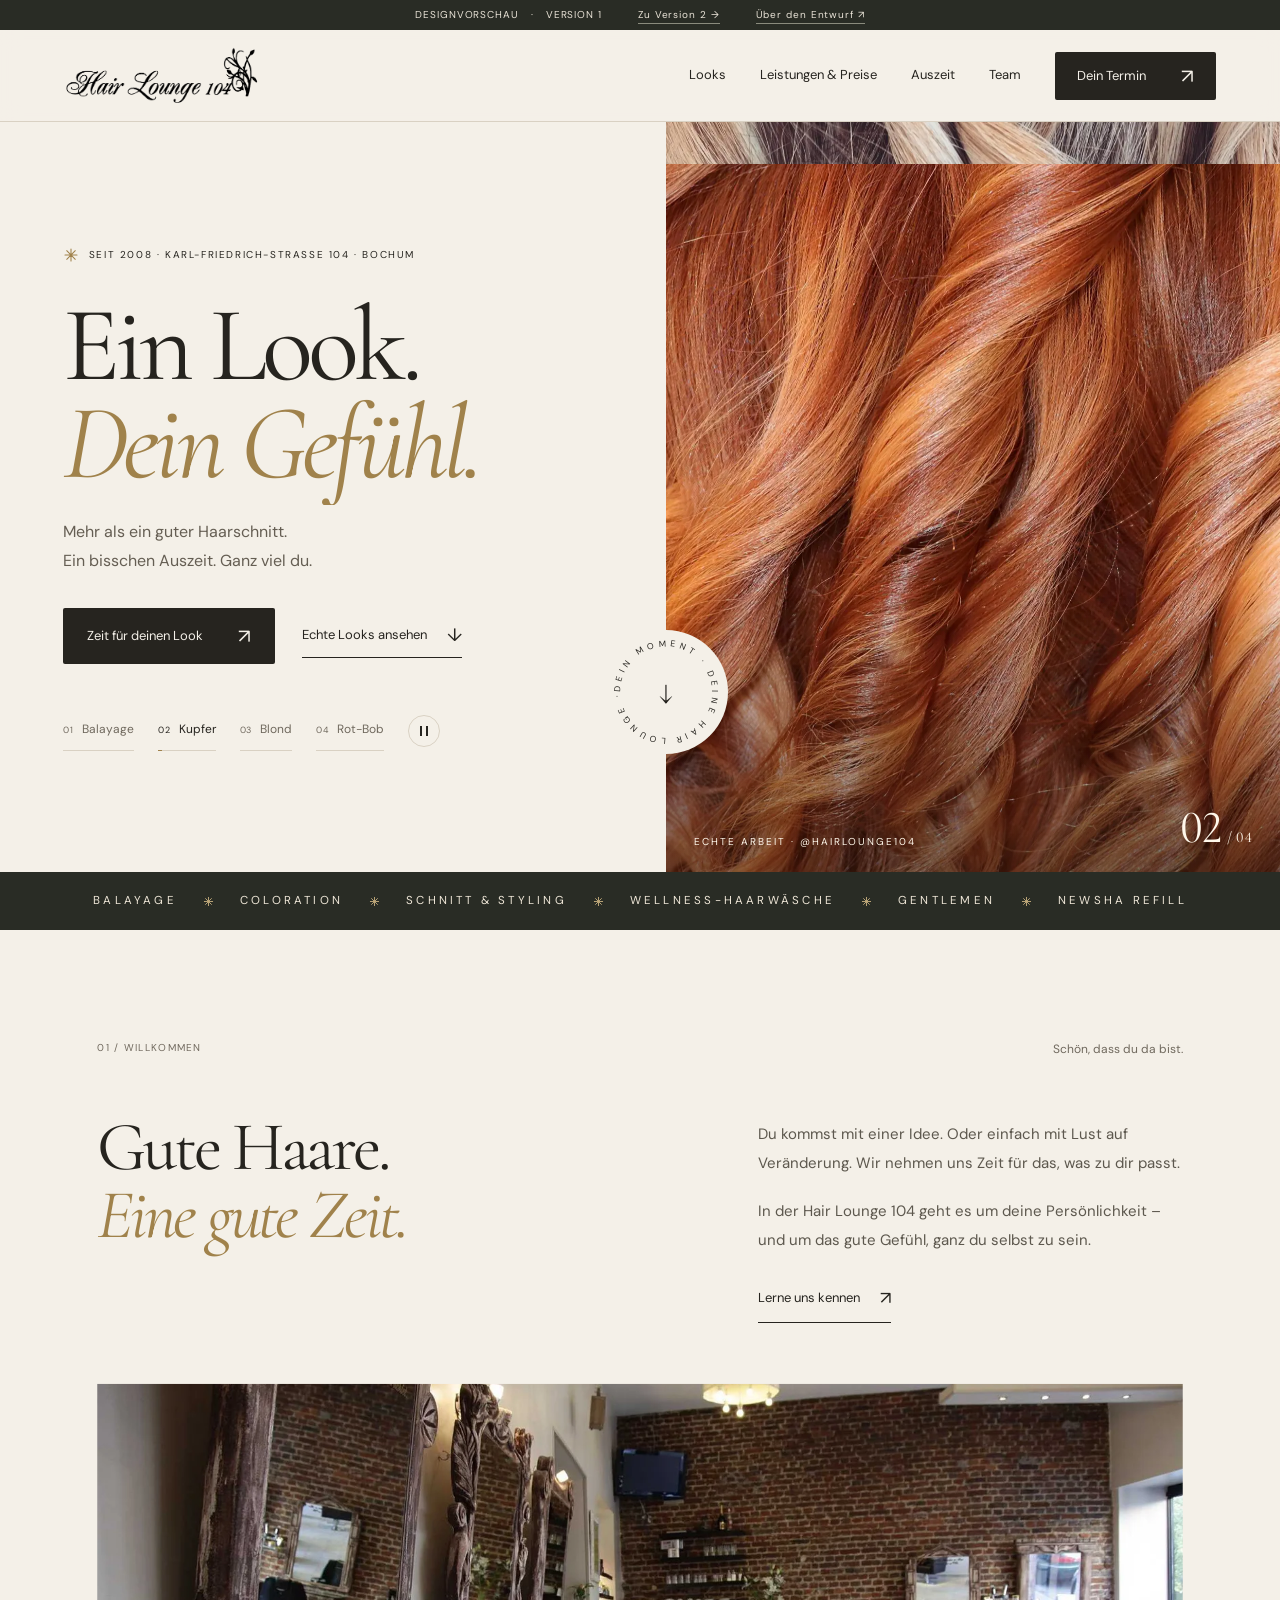
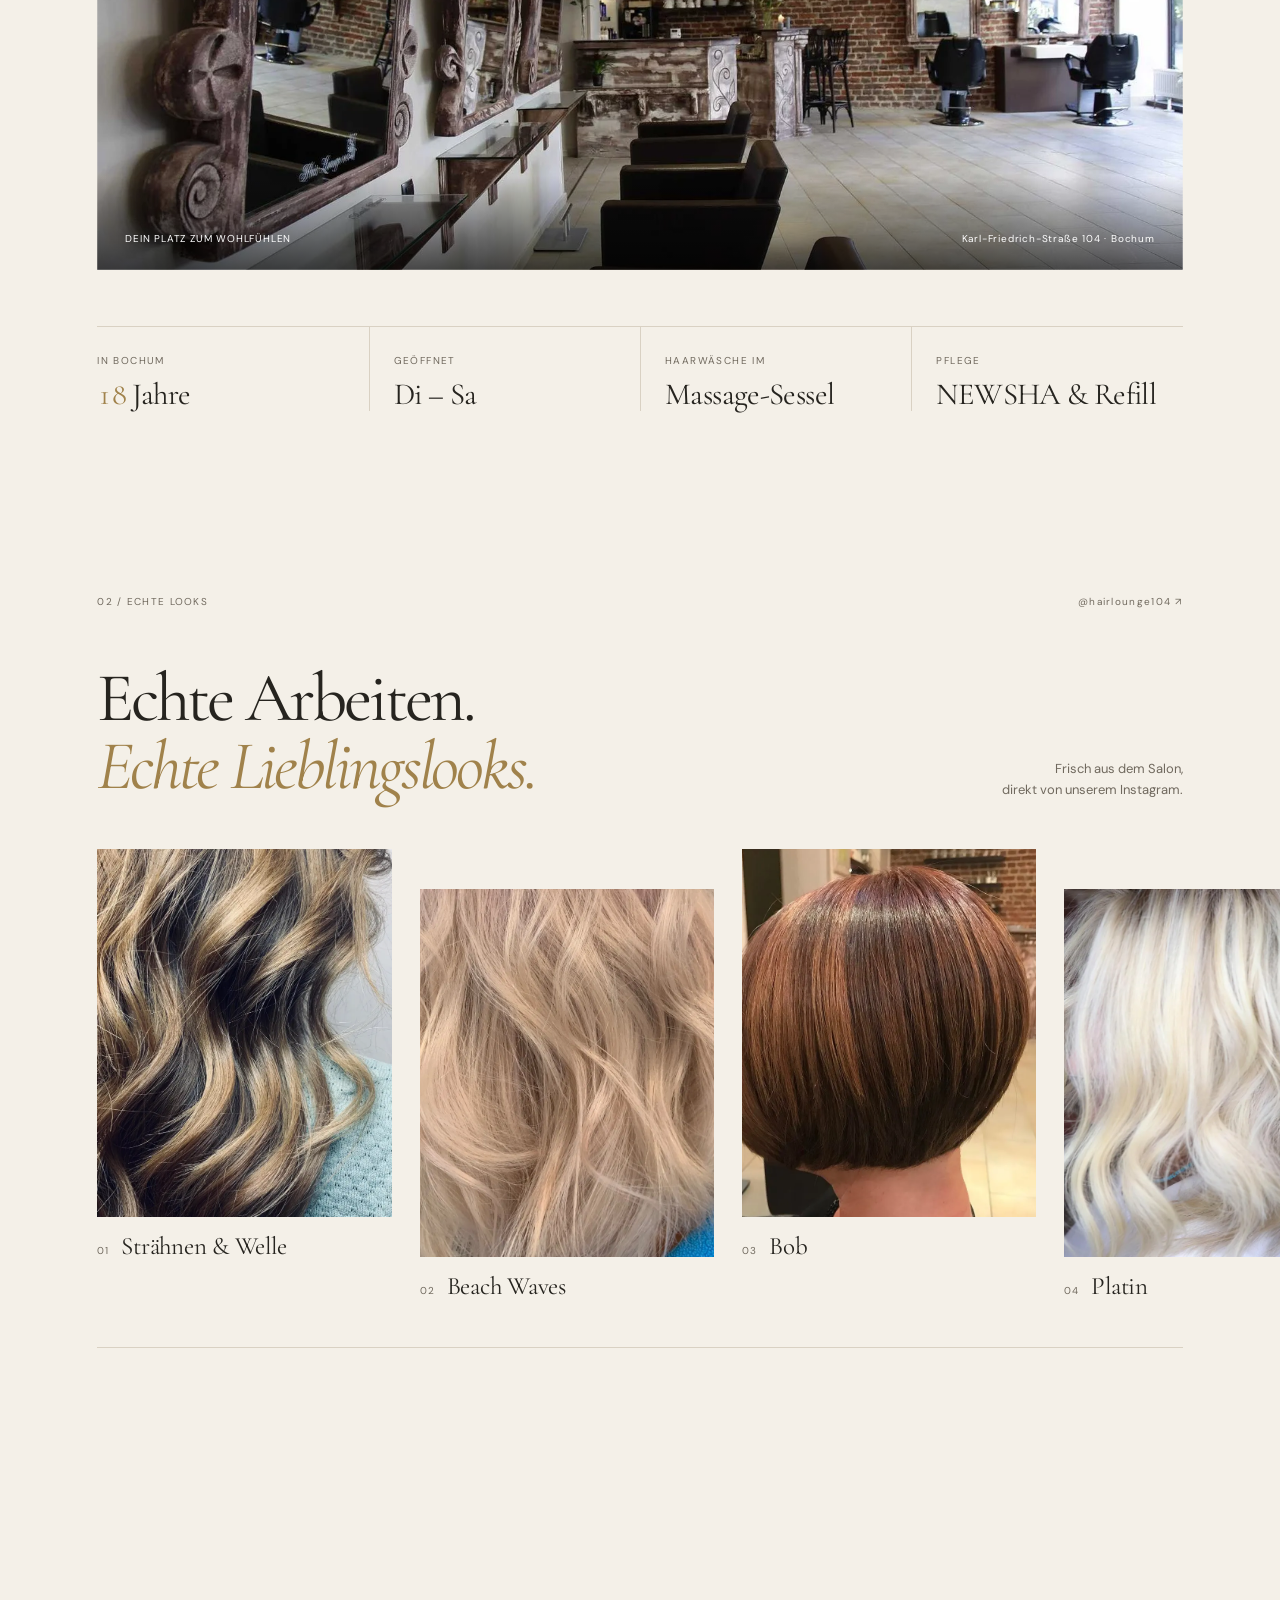
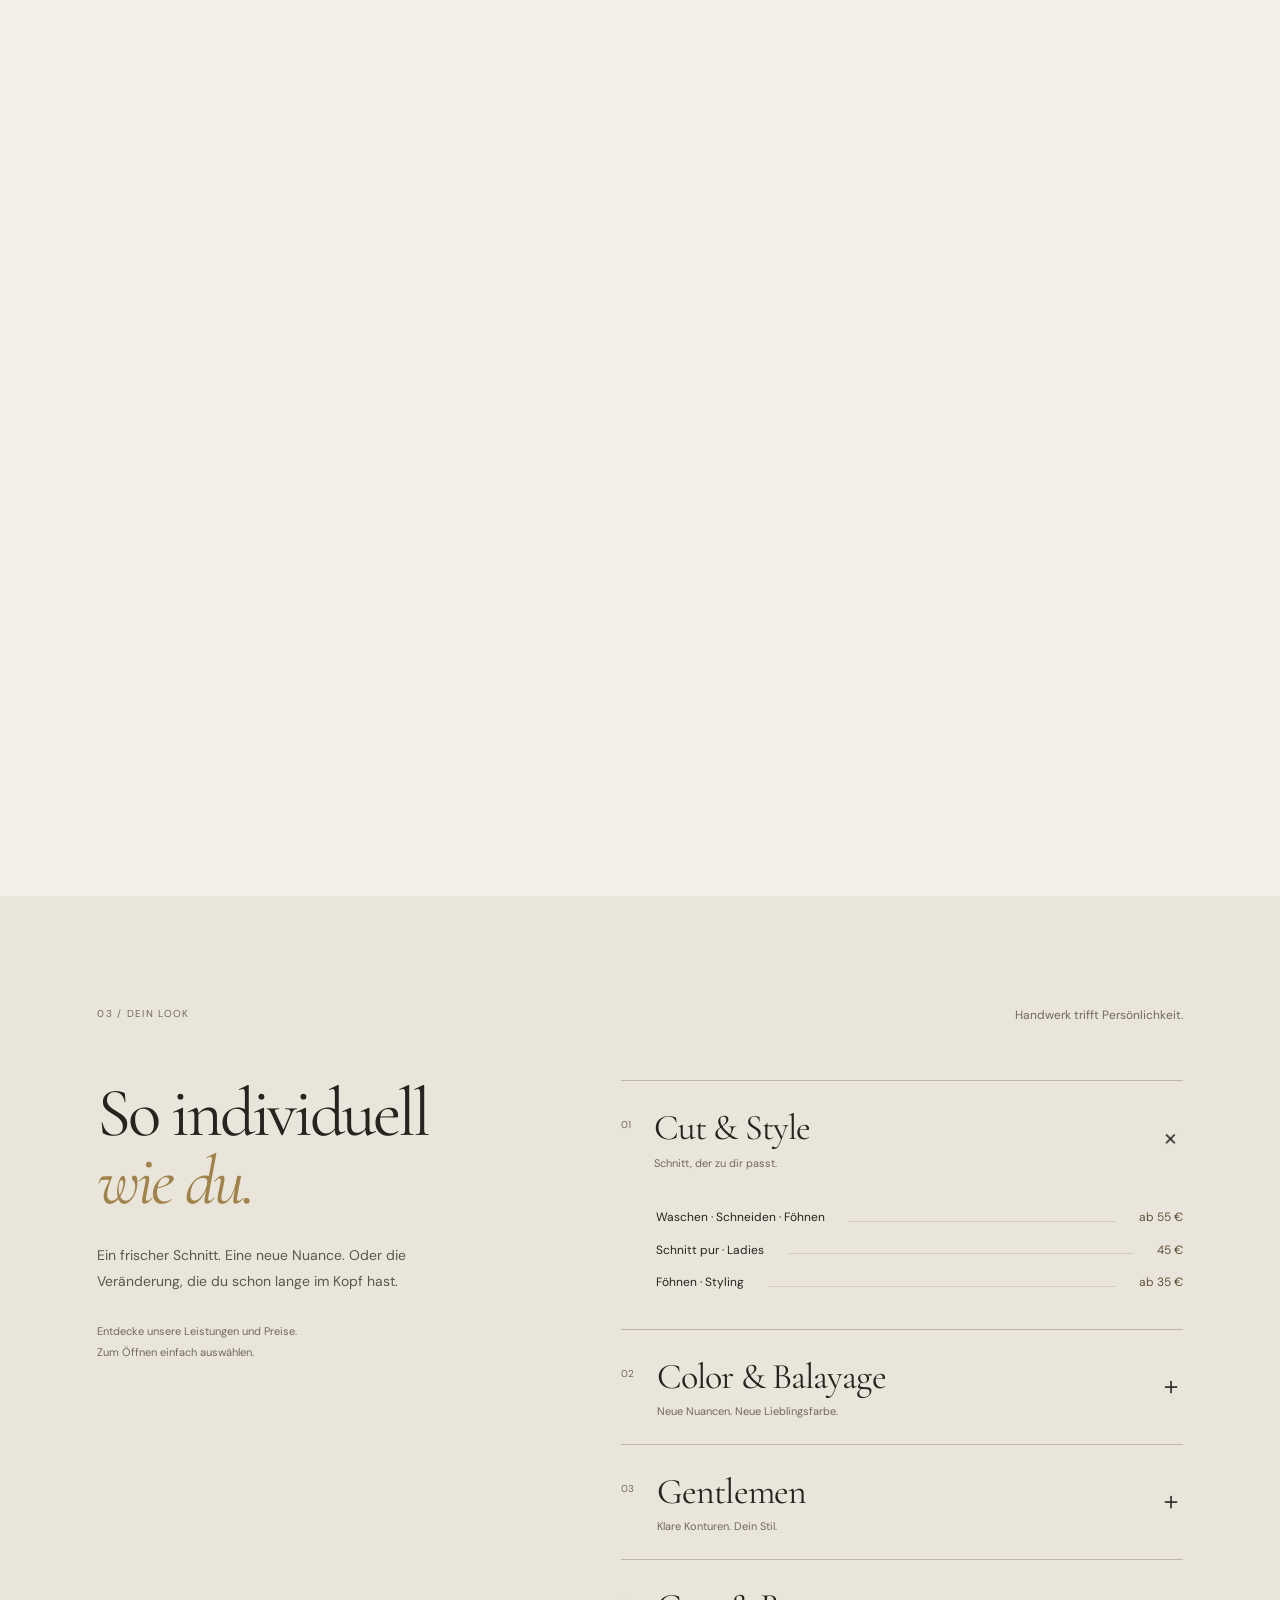
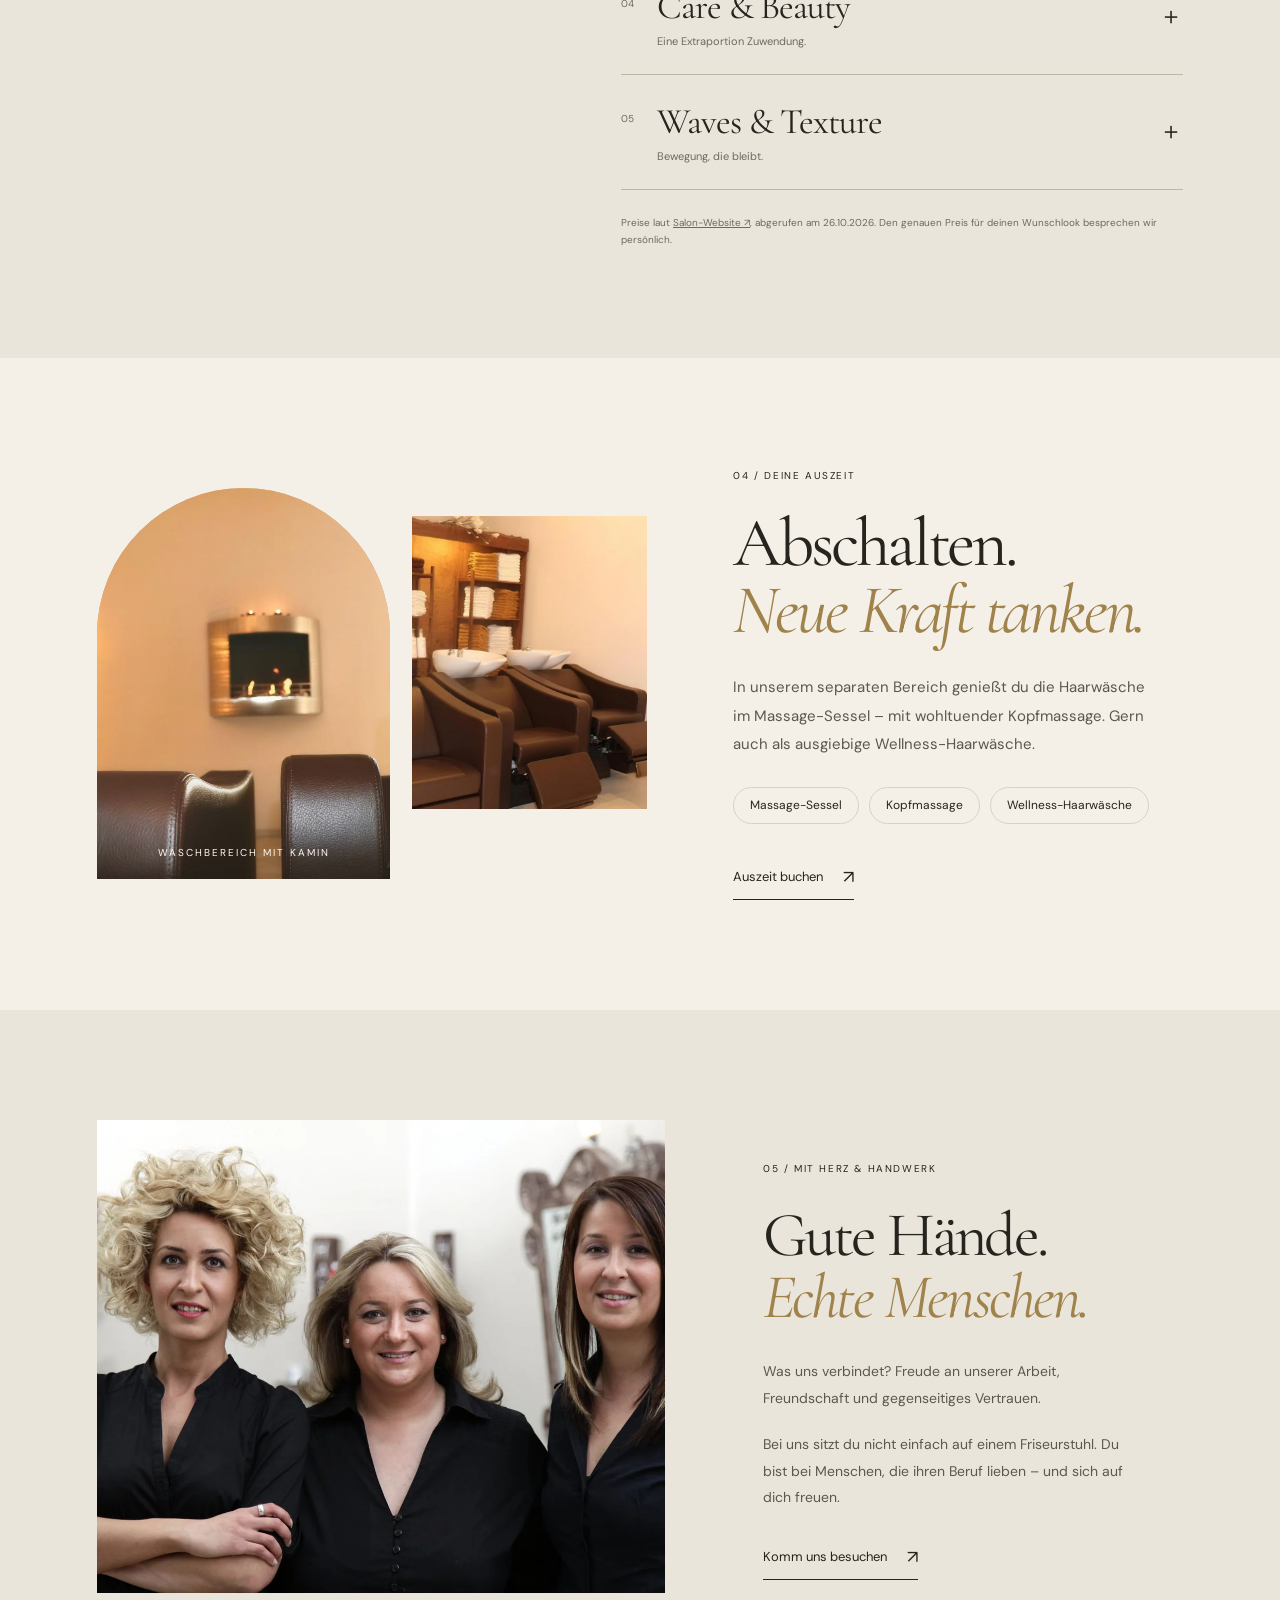
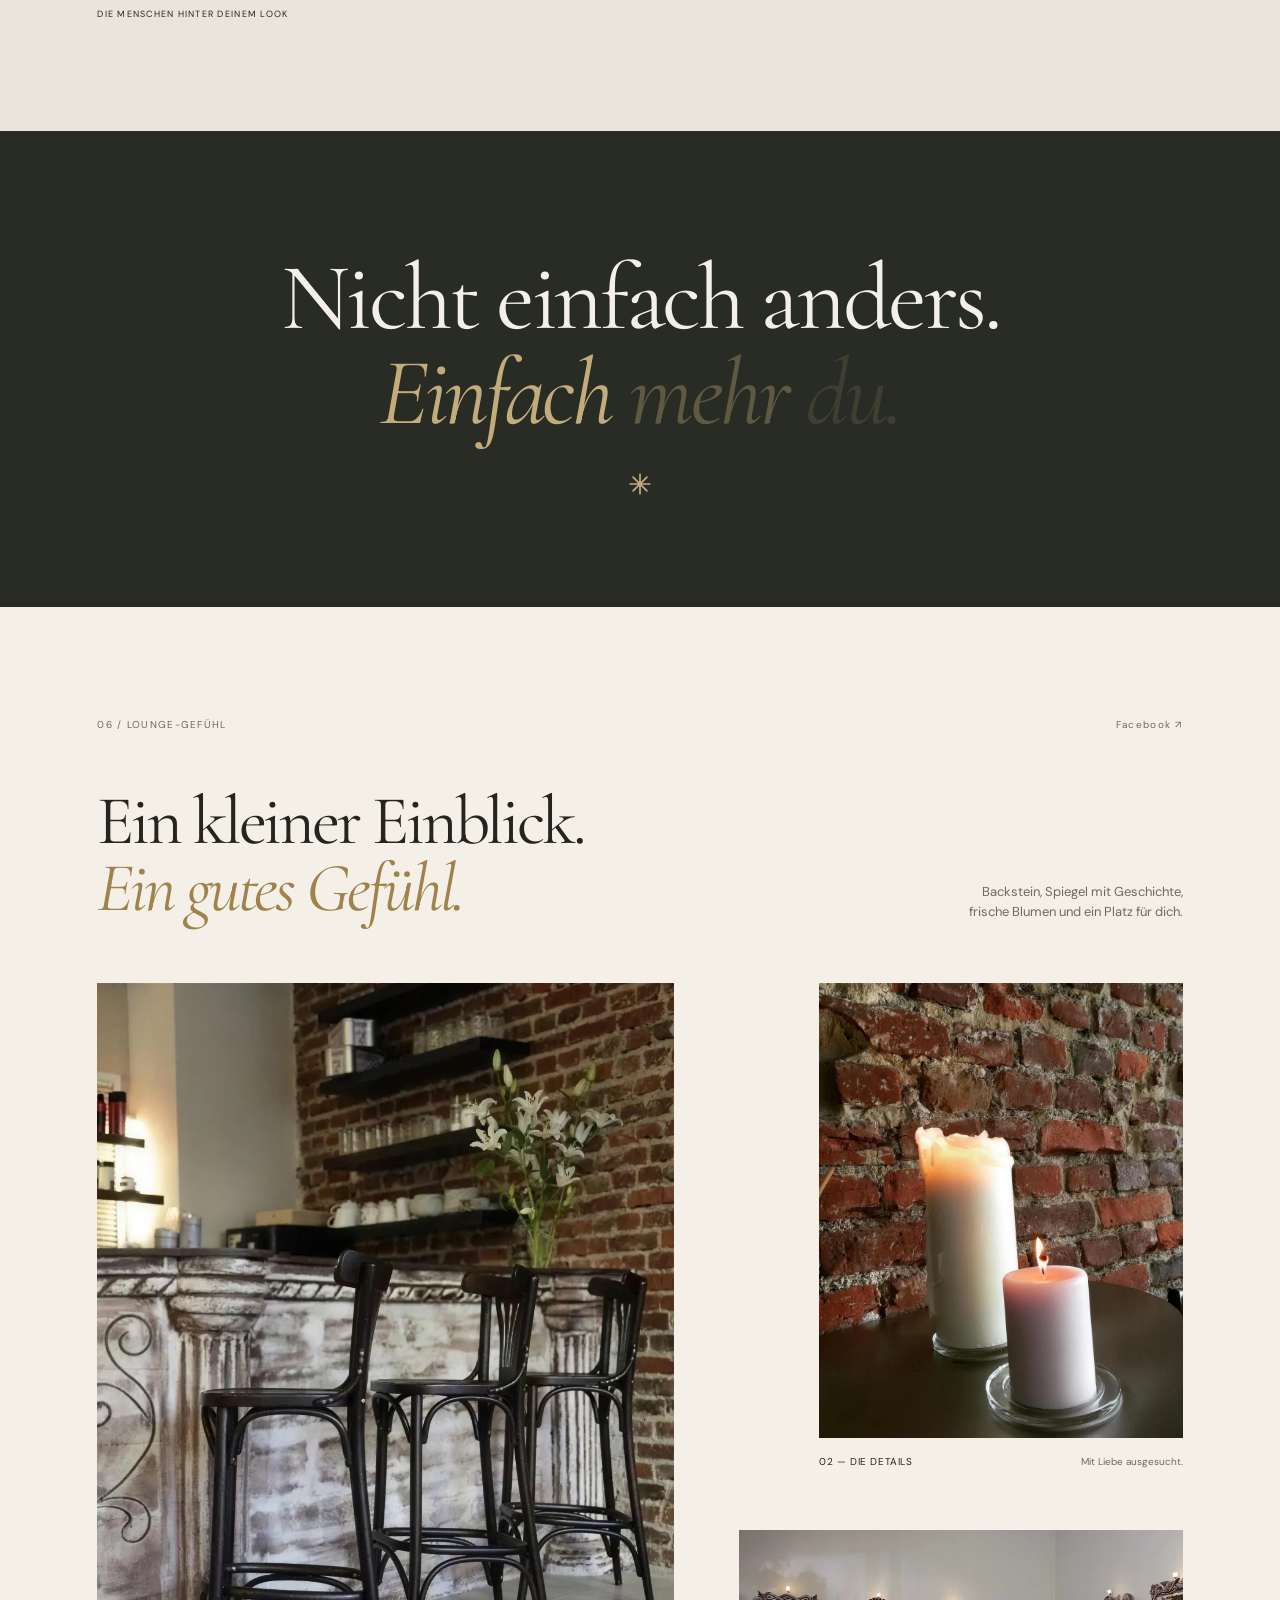
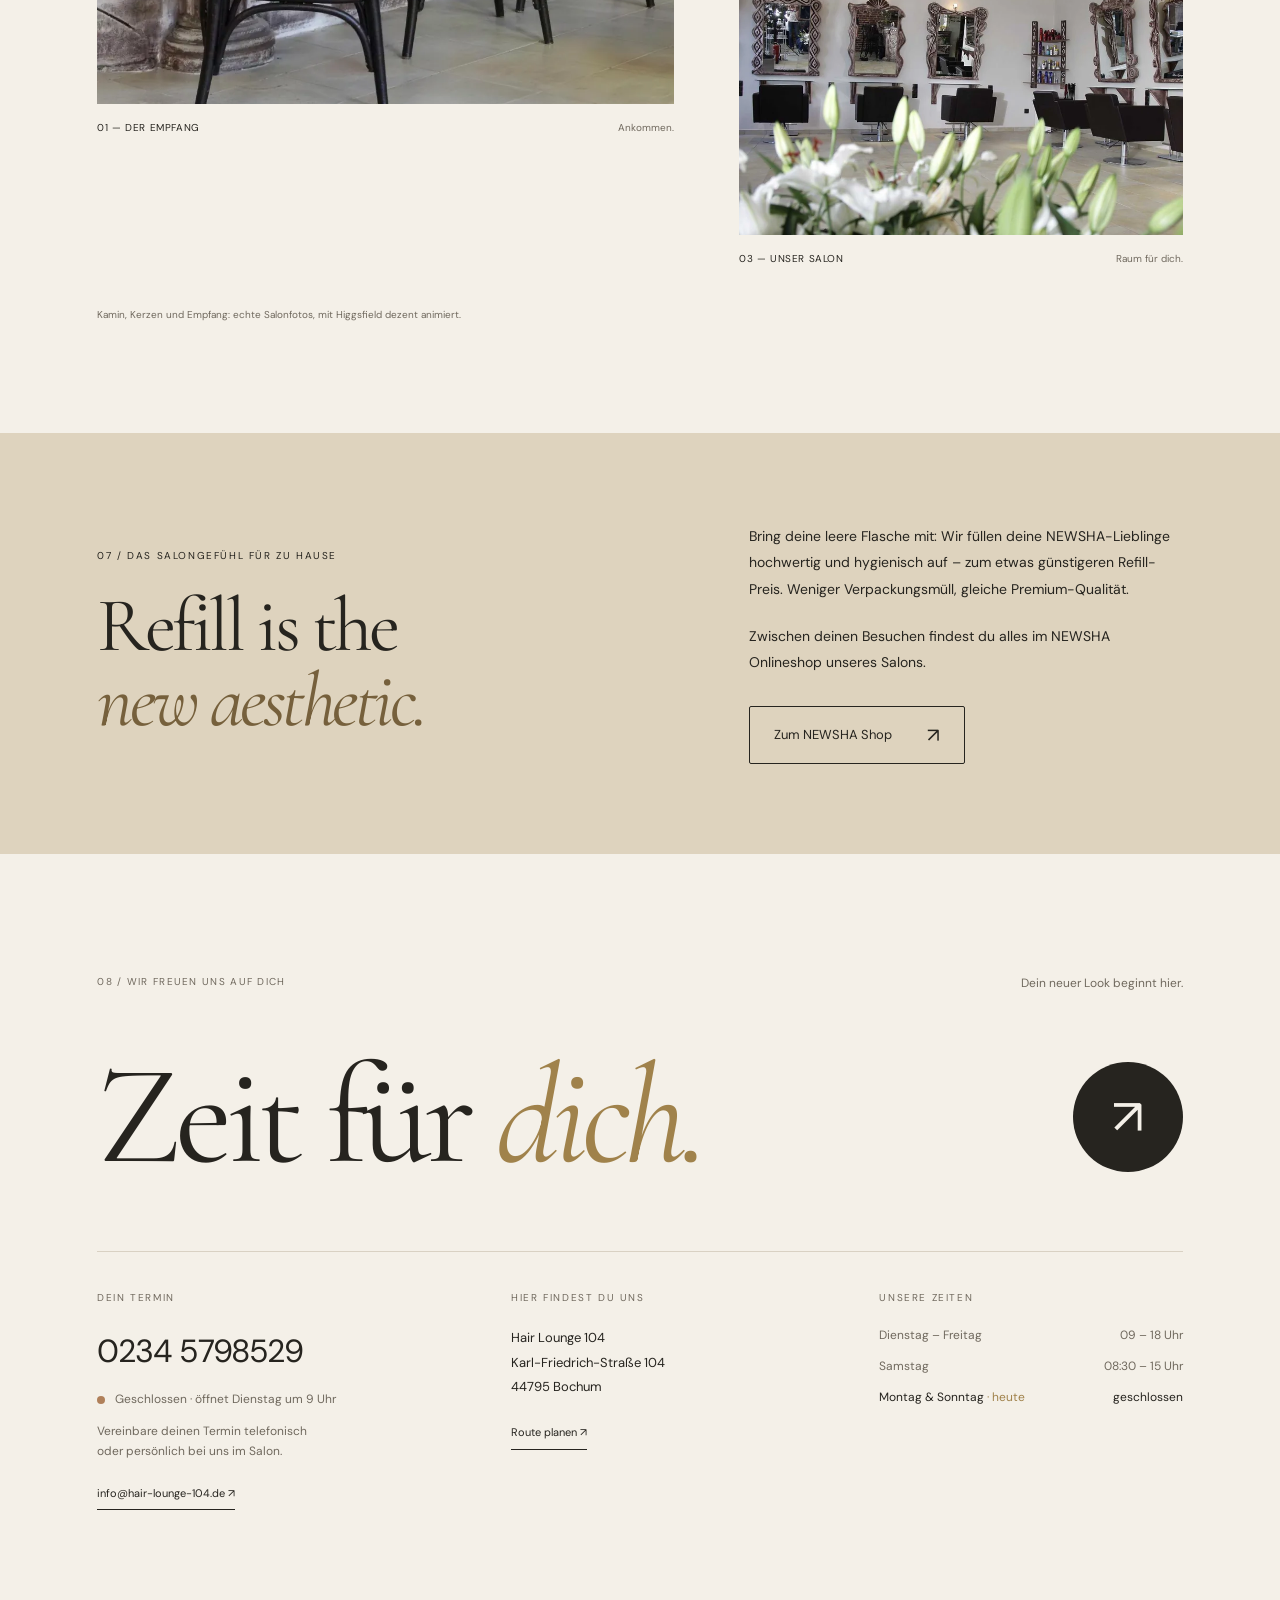
==== commit eb531e83: "Calm the version 1 service band and draw asterisks as SVG The eight-spoked asterisk renders as a gre" ====
--- a/v1/index.html
+++ b/v1/index.html
@@ -27,7 +27,7 @@
 <main id="main">
 <section class="hero" id="home" aria-labelledby="hero-title">
   <div class="hero-copy">
-    <p class="eyebrow intro-item"><span class="small-star" aria-hidden="true">✳</span> SEIT 2008 · KARL-FRIEDRICH-STRASSE 104 · BOCHUM</p>
+    <p class="eyebrow intro-item"><span class="small-star"><svg class="star" viewBox="0 0 24 24" aria-hidden="true"><path d="M12 3v18M3 12h18M5.6 5.6l12.8 12.8M18.4 5.6L5.6 18.4"/></svg></span> SEIT 2008 · KARL-FRIEDRICH-STRASSE 104 · BOCHUM</p>
     <h1 id="hero-title" class="split-title"><span class="line"><span>Ein Look.</span></span><span class="line"><span><em>Dein Gefühl.</em></span></span></h1>
     <p class="hero-description intro-item">Mehr als ein guter Haarschnitt.<br>Ein bisschen Auszeit. Ganz viel du.</p>
     <div class="hero-actions intro-item">
@@ -53,11 +53,7 @@
 </section>
 
 <div class="marquee" role="region" aria-label="Unsere Leistungen">
-  <ul class="visually-hidden"><li>Balayage</li><li>Coloration</li><li>Schnitt & Styling</li><li>Wellness-Haarwäsche</li><li>Gentlemen</li><li>NEWSHA Pflege & Refill</li></ul>
-  <div class="marquee-track" aria-hidden="true">
-    <div class="marquee-group"><span>Balayage</span><i>✳</i><span><em>Coloration</em></span><i>✳</i><span>Schnitt & Styling</span><i>✳</i><span><em>Wellness-Haarwäsche</em></span><i>✳</i><span>Gentlemen</span><i>✳</i><span><em>NEWSHA Refill</em></span><i>✳</i></div>
-    <div class="marquee-group"><span>Balayage</span><i>✳</i><span><em>Coloration</em></span><i>✳</i><span>Schnitt & Styling</span><i>✳</i><span><em>Wellness-Haarwäsche</em></span><i>✳</i><span>Gentlemen</span><i>✳</i><span><em>NEWSHA Refill</em></span><i>✳</i></div>
-  </div>
+  <ul class="marquee-list"><li class="reveal">Balayage</li><li class="reveal" style="--d:70ms">Coloration</li><li class="reveal" style="--d:140ms">Schnitt & Styling</li><li class="reveal" style="--d:210ms">Wellness-Haarwäsche</li><li class="reveal" style="--d:280ms">Gentlemen</li><li class="reveal" style="--d:350ms">NEWSHA Refill</li></ul>
 </div>
 
 <section class="intro section-pad" id="salon" aria-labelledby="intro-title">
@@ -155,7 +151,7 @@
   </div>
 </section>
 
-<section class="statement" aria-label="Unser Anspruch"><p class="words">Nicht einfach anders.<br><em>Einfach mehr du.</em></p><span class="statement-star" aria-hidden="true">✳</span></section>
+<section class="statement" aria-label="Unser Anspruch"><p class="words">Nicht einfach anders.<br><em>Einfach mehr du.</em></p><span class="statement-star"><svg class="star" viewBox="0 0 24 24" aria-hidden="true"><path d="M12 3v18M3 12h18M5.6 5.6l12.8 12.8M18.4 5.6L5.6 18.4"/></svg></span></section>
 
 <section class="lounge section-pad" aria-labelledby="lounge-title">
   <div class="section-kicker reveal"><span>06 / LOUNGE-GEFÜHL</span><a href="https://www.facebook.com/hairlounge104/?locale=de_DE" target="_blank" rel="noopener noreferrer">Facebook ↗</a></div>
--- a/v1/styles.css
+++ b/v1/styles.css
@@ -52,7 +52,9 @@
 .hero { position: relative; display: grid; grid-template-columns: 52% 48%; max-width: 1800px; margin: auto; }
 .hero-copy { padding: 58px 4% 54px 9.45%; position: relative; z-index: 2; display: flex; flex-direction: column; justify-content: center; }
 .hero .eyebrow { display: flex; align-items: center; gap: 10px; }
-.small-star { font-size: 25px; color: var(--gold); line-height: 1; }
+.small-star { font-size: 16px; color: var(--gold); line-height: 1; }
+.star { display: block; width: 1em; height: 1em; fill: none; stroke: currentColor; stroke-width: 1.6; stroke-linecap: round; }
+
 .hero h1 { font-size: clamp(85px, 8.3vw, 148px); margin: 34px -90px 26px 0; line-height: .92; position: relative; z-index: 3; }
 .split-title .line { display: block; overflow: hidden; padding: 0 .14em .12em 0; margin-bottom: -.12em; }
 .split-title .line > span { display: block; }
@@ -107,13 +109,10 @@
 .preloader p { font-size: 10px; letter-spacing: .3em; color: var(--muted); }
 
 /* Marquee */
-.marquee { overflow: hidden; border-top: 1px solid var(--line); border-bottom: 1px solid var(--line); padding: 22px 0 24px; }
-.marquee-track { display: flex; width: max-content; animation: marquee 42s linear infinite; }
-.marquee-group { display: flex; flex-shrink: 0; align-items: center; gap: 34px; padding-right: 34px; }
-.marquee-group span { font-family: var(--serif); font-size: clamp(34px, 4vw, 60px); line-height: 1.05; letter-spacing: -.02em; white-space: nowrap; }
-.marquee-group i { font-style: normal; color: var(--gold); font-size: 22px; }
-@keyframes marquee { to { transform: translateX(-50%); } }
-@media (hover: hover) and (pointer: fine) { .marquee:hover .marquee-track { animation-play-state: paused; } }
+.marquee { padding: 21px 6%; background: var(--dark); color: #efe7d8; }
+.marquee-list { display: flex; flex-wrap: wrap; justify-content: center; align-items: center; gap: 12px 26px; margin: 0; padding: 0; list-style: none; }
+.marquee-list li { display: flex; align-items: center; gap: 26px; font-size: 11.5px; line-height: 1.4; letter-spacing: .28em; text-transform: uppercase; white-space: nowrap; }
+.marquee-list li + li::before { content: ''; width: 11px; height: 11px; background: var(--gold-light); -webkit-mask: url("data:image/svg+xml,%3Csvg xmlns='http://www.w3.org/2000/svg' viewBox='0 0 24 24'%3E%3Cpath d='M12 3v18M3 12h18M5.6 5.6l12.8 12.8M18.4 5.6L5.6 18.4' fill='none' stroke='black' stroke-width='2' stroke-linecap='round'/%3E%3C/svg%3E") center / contain no-repeat; mask: url("data:image/svg+xml,%3Csvg xmlns='http://www.w3.org/2000/svg' viewBox='0 0 24 24'%3E%3Cpath d='M12 3v18M3 12h18M5.6 5.6l12.8 12.8M18.4 5.6L5.6 18.4' fill='none' stroke='black' stroke-width='2' stroke-linecap='round'/%3E%3C/svg%3E") center / contain no-repeat; }
 
 /* Sections */
 .section-pad { padding: 110px var(--pad-x); }
@@ -231,7 +230,7 @@
 .statement p { font-family: var(--serif); font-size: clamp(54px, 7.4vw, 118px); line-height: 1; letter-spacing: -.035em; }
 .statement em { color: var(--gold-light); }
 .statement .w { display: inline-block; }
-.statement-star { display: block; color: var(--gold-light); margin: 30px auto 0; font-size: 32px; line-height: 1; animation: spin 18s linear infinite; width: fit-content; }
+.statement-star { display: block; color: var(--gold-light); margin: 30px auto 0; font-size: 26px; line-height: 1; animation: spin 18s linear infinite; width: fit-content; }
 
 /* Lounge */
 .lounge-heading { display: flex; justify-content: space-between; align-items: flex-end; gap: 30px; margin-bottom: 60px; }
@@ -367,10 +366,10 @@
   .hero-caption { left: 16px; right: 16px; bottom: 14px; font-size: 8px; letter-spacing: .14em; }
   .slide-count b { font-size: 36px; }
   .hero-stamp { left: auto; right: calc(6% + 14px); bottom: auto; top: calc(100% - min(118vw, 560px) + 14px); width: 92px; height: 92px; }
-  .marquee { padding: 16px 0 18px; }
-  .marquee-group { gap: 22px; padding-right: 22px; }
-  .marquee-group span { font-size: 32px; }
-  .marquee-group i { font-size: 16px; }
+  .marquee { padding: 16px 6%; }
+  .marquee-list { gap: 9px 18px; }
+  .marquee-list li { font-size: 10px; letter-spacing: .2em; }
+  .marquee-list li + li::before { display: none; }
   .section-pad { padding: 70px 6%; }
   .section-kicker { font-size: 9px; margin-bottom: 34px; }
   .section-kicker > span + span { display: none; }
@@ -453,7 +452,7 @@
   .motion .reveal-clip > img, .motion .reveal-clip > video { scale: 1; transition: none; }
   .js .hero-stamp { scale: 1; transition: none; }
   .motion .footer-wordmark > span { translate: none; transition: opacity 400ms ease; }
-  .hero-stamp svg, .marquee-track, .statement-star, .is-open .status-dot { animation: none; }
+  .hero-stamp svg, .statement-star, .is-open .status-dot { animation: none; }
   .parallax > [data-speed] { height: 100%; top: 0; }
   .service-name, .look-img img { transition: none; }
   .looks.is-pinned .look-img img { scale: 1; }
